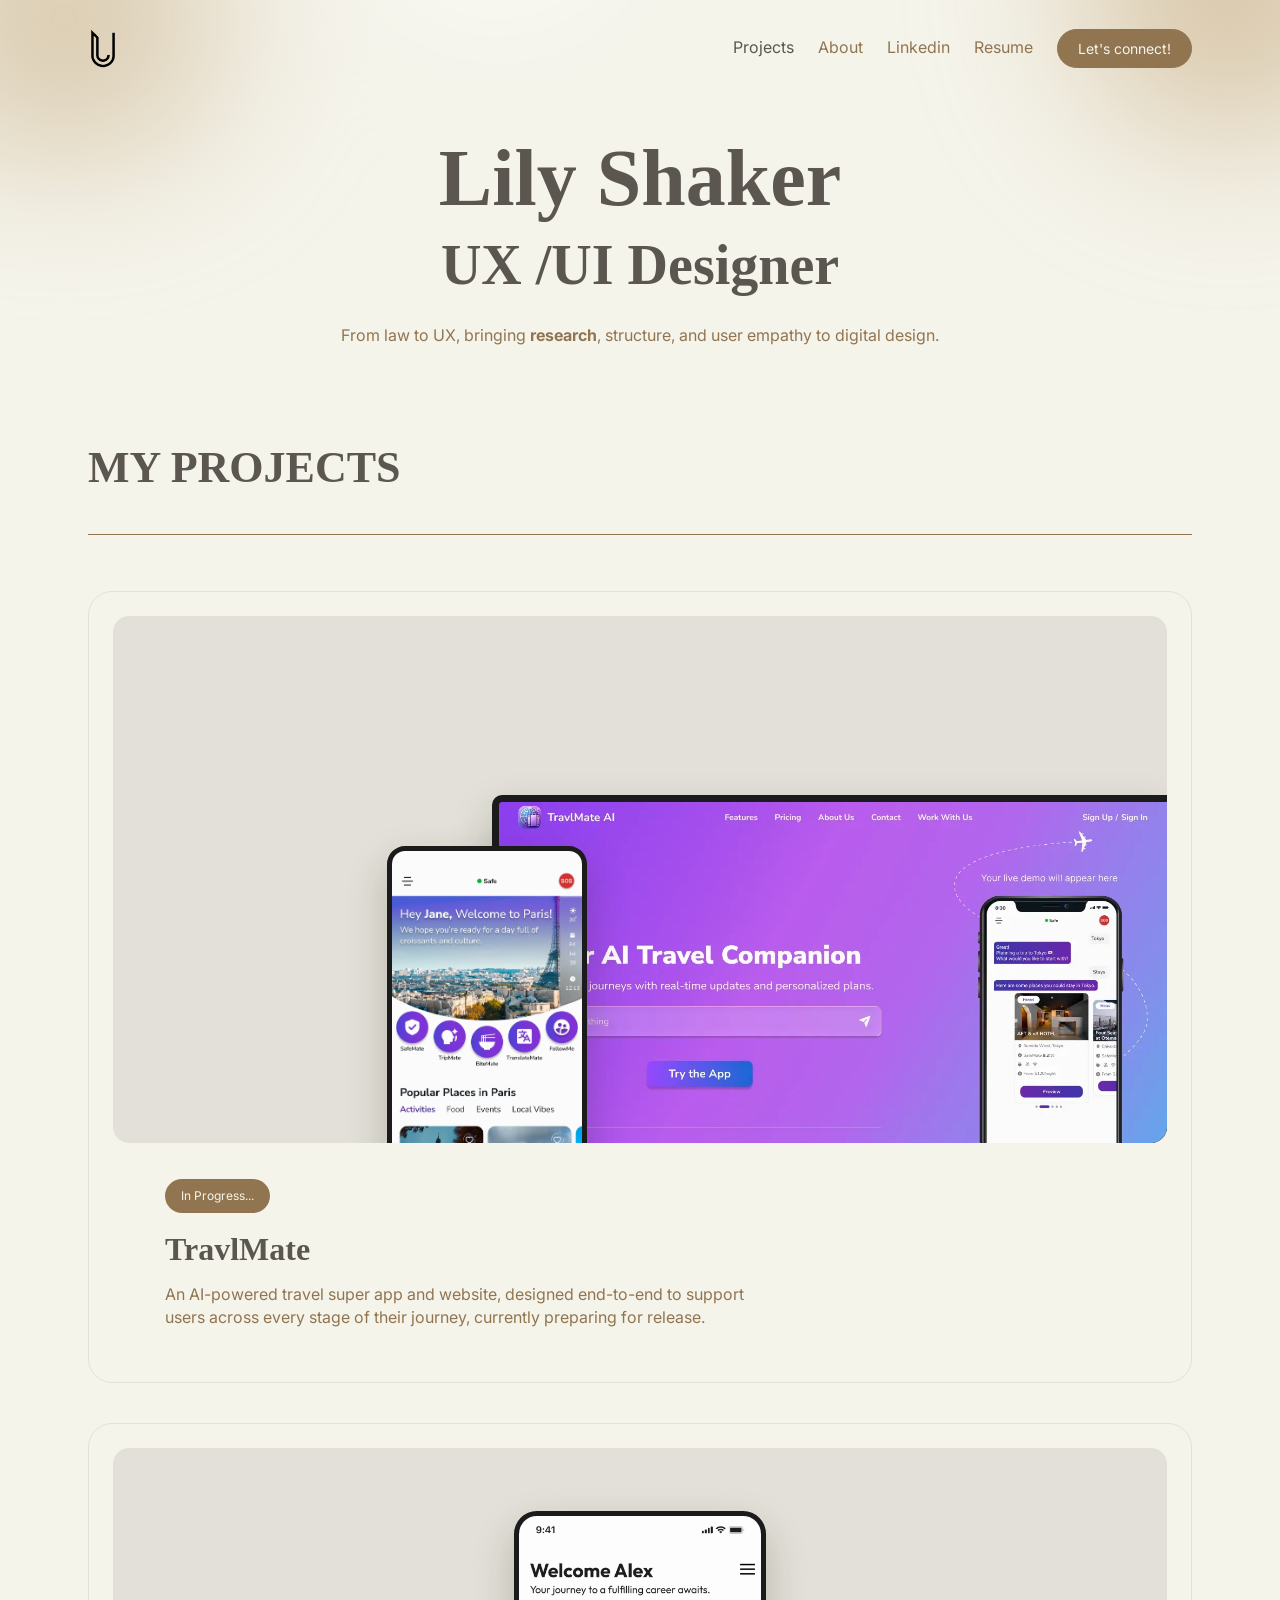
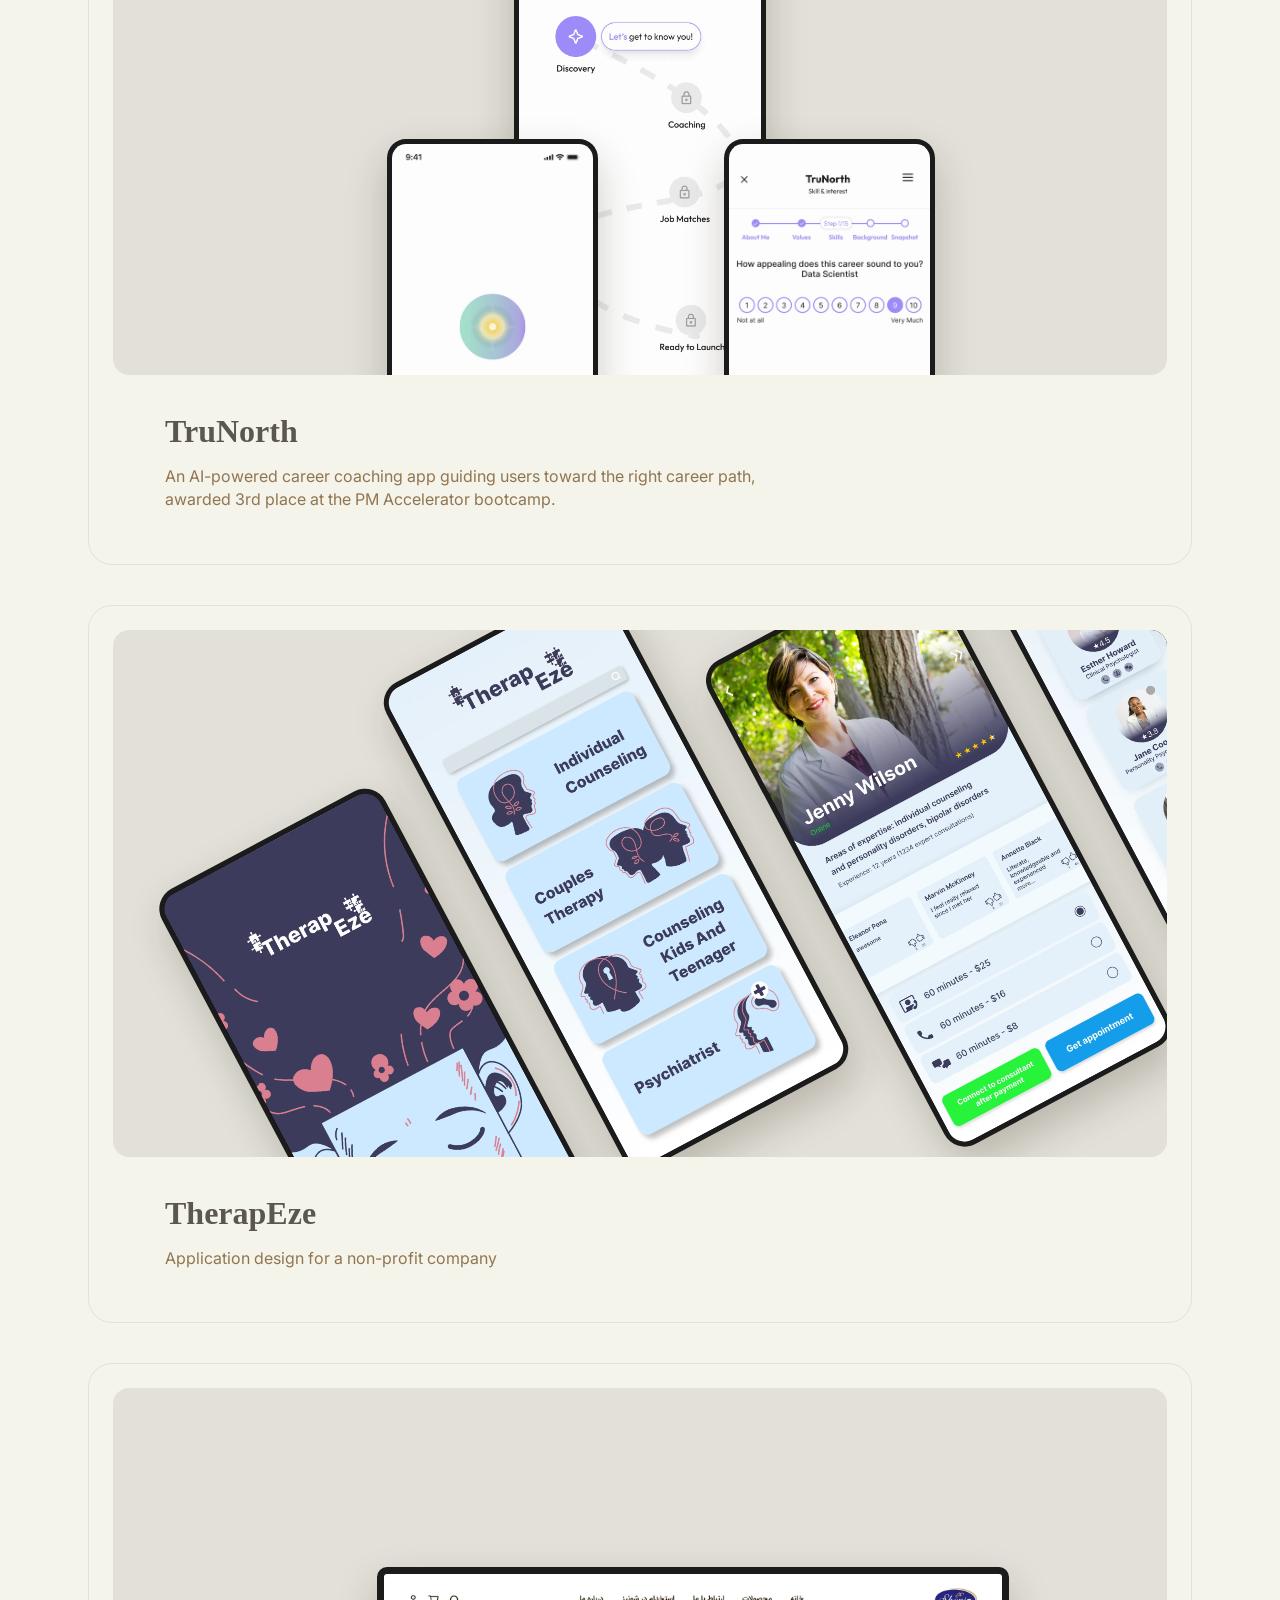
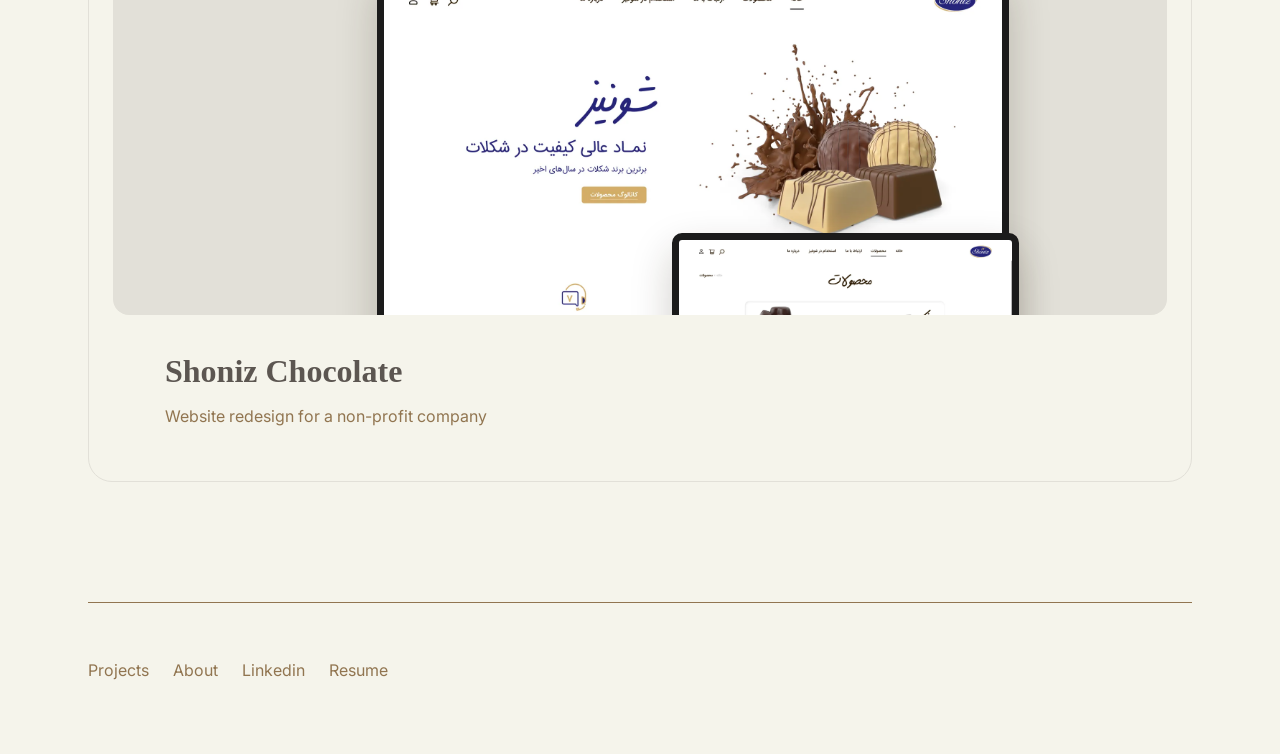
==== index.html @ b63288b0 "Add Lily Shaker portfolio site Static rebuild of lilyshaker.com: home, about, contact and four case " ====
<!doctype html>
<html lang="en">
<head>
<meta charset="utf-8">
<meta name="viewport" content="width=device-width, initial-scale=1, viewport-fit=cover">
<title>lily shaker&#x27;s Portfolio</title>
<meta name="description" content="lily shaker — UX /UI designer. It&#x27;s a lawyer&#x27;s journey into UX Design.">
<meta property="og:title" content="lily shaker&#x27;s Portfolio">
<meta property="og:description" content="lily shaker — UX /UI designer. It&#x27;s a lawyer&#x27;s journey into UX Design.">
<meta property="og:type" content="website">
<meta name="theme-color" content="#F5F4EB">
<link rel="icon" href="assets/img/photo_2025-04-30_170219-removebg-preview-c342f74a-4d41-411a-.webp">
<link rel="preconnect" href="https://fonts.googleapis.com">
<link rel="preconnect" href="https://fonts.gstatic.com" crossorigin>
<link rel="stylesheet" href="https://fonts.googleapis.com/css2?family=Inter:wght@400;700&display=swap">
<link rel="stylesheet" href="https://api.fontshare.com/v2/css?f[]=gambetta@600,700&display=swap">
<link rel="stylesheet" href="assets/css/style.css">
</head>
<body>
<header class="nav">
  <div class="wrap">
    <a class="logo" href="index.html" aria-label="Lily Shaker, home"><img src="assets/img/photo_2025-04-30_170219-removebg-preview-c342f74a-4d41-411a-.webp" alt="Lily Shaker logo" width="31" height="40"></a>
    <nav class="nav-links" aria-label="Main"><a href="index.html" aria-current="page">Projects</a><a href="about.html">About</a><a href="https://www.linkedin.com/in/lilyshaker" target="_blank" rel="noopener">Linkedin</a><a href="assets/Lily_Shaker_Resume.pdf" target="_blank" rel="noopener">Resume</a><a class="btn" href="contact.html">Let's connect!</a></nav>
    <button class="menu-btn" type="button" aria-label="Open menu" aria-expanded="false" aria-controls="menu"><svg viewBox="0 0 24 24" fill="none" stroke="currentColor" stroke-width="1.6" stroke-linecap="round"><path d="M4 7h16M4 12h16M4 17h16"/></svg></button>
  </div>
</header>
<div class="overlay" id="menu" aria-hidden="true">
  <div class="top">
    <a class="logo" href="index.html" aria-label="Lily Shaker, home"><img src="assets/img/photo_2025-04-30_170219-removebg-preview-c342f74a-4d41-411a-.webp" alt="" width="31" height="40"></a>
    <button class="close" type="button" aria-label="Close menu"><svg viewBox="0 0 24 24" fill="none" stroke="currentColor" stroke-width="1.6" stroke-linecap="round"><path d="M5 5l14 14M19 5L5 19"/></svg></button>
  </div>
  <nav aria-label="Menu"><a href="index.html" aria-current="page">Projects</a><a href="about.html">About</a><a href="https://www.linkedin.com/in/lilyshaker" target="_blank" rel="noopener">Linkedin</a><a href="assets/Lily_Shaker_Resume.pdf" target="_blank" rel="noopener">Resume</a><a class="btn" href="contact.html">Let's connect!</a></nav>
</div>
<main>
<section class="home-hero">
  <div class="blobs" aria-hidden="true"><span class="blob b1"></span><span class="blob b2"></span><span class="blob b3"></span></div>
  <div class="wrap">
    <h1>Lily Shaker</h1>
    <h2>UX /UI Designer</h2>
    <p>From law to UX, bringing <strong>research</strong>, structure, and user empathy to digital design.</p>
  </div>
</section>
<section class="wrap projects-head" id="projects">
  <h2>MY PROJECTS</h2>
  <hr class="rule">
</section>
<section class="wrap projects">
<a class="project reveal" href="travlmate.html">
  <div class="project-media"><div class="stage cover-travl"><div class="dev laptop "><img src="assets/img/OlF6wN3fU4bJQBcx.webp" alt="" decoding="async"></div><div class="dev phone "><img src="assets/img/gXBfuOqrWe0K6Or7.webp" alt="" decoding="async"></div></div></div>
  <div class="project-info"><span class="label">In Progress...</span><br><h3>TravlMate</h3><p>An AI-powered travel super app and website, designed end-to-end to support users across every stage of their journey, currently preparing for release.</p></div>
</a>
<a class="project reveal" href="trunorth.html">
  <div class="project-media"><div class="stage cover-tru"><div class="dev phone p1"><img src="assets/img/hnaT6kaB8aw0akFs.webp" alt="" decoding="async"></div><div class="dev phone p2"><img src="assets/img/ERBwvd66oT0bqpqB.webp" alt="" decoding="async"></div><div class="dev phone p3"><img src="assets/img/sfqH9v7z5bzDKt9k.webp" alt="" decoding="async"></div></div></div>
  <div class="project-info"><h3>TruNorth</h3><p>An AI-powered career coaching app guiding users toward the right career path, awarded 3rd place at the PM Accelerator bootcamp.</p></div>
</a>
<a class="project reveal" href="therapeze.html">
  <div class="project-media"><div class="stage cover-thera"><div class="strip"><div class="dev phone "><img src="assets/img/IT1Hn8DgWhaaQG6m.webp" alt="" decoding="async"></div><div class="dev phone "><img src="assets/img/Ixyg4me4BeUy4nxQ.webp" alt="" decoding="async"></div><div class="dev phone "><img src="assets/img/DiPWnJ2M68FTaiz3.webp" alt="" decoding="async"></div><div class="dev phone "><img src="assets/img/sW0fHAeTUDchHAQA.webp" alt="" decoding="async"></div></div></div></div>
  <div class="project-info"><h3>TherapEze</h3><p>Application design for a non-profit company</p></div>
</a>
<a class="project reveal" href="shoniz-chocolate.html">
  <div class="project-media"><div class="stage cover-shoniz"><div class="dev laptop "><img src="assets/img/Nlg3ZtjeKd0Pe88k.webp" alt="" decoding="async"></div><div class="dev laptop small"><img src="assets/img/4vcfn3ZzNP2vmFBi.webp" alt="" decoding="async"></div></div></div>
  <div class="project-info"><h3>Shoniz Chocolate</h3><p>Website redesign for a non-profit company</p></div>
</a>
</section>
</main>
<footer class="footer">
  <div class="wrap">
    <hr class="rule">
    <nav aria-label="Footer"><a href="index.html" aria-current="page">Projects</a><a href="about.html">About</a><a href="https://www.linkedin.com/in/lilyshaker" target="_blank" rel="noopener">Linkedin</a><a href="assets/Lily_Shaker_Resume.pdf" target="_blank" rel="noopener">Resume</a></nav>
  </div>
</footer>
<button class="to-top" type="button" aria-label="Back to top"><svg viewBox="0 0 24 24" fill="none" stroke="currentColor" stroke-width="1.8" stroke-linecap="round" stroke-linejoin="round"><path d="M12 19V5M5 12l7-7 7 7"/></svg></button>
<script src="assets/js/main.js"></script>
</body>
</html>
---- assets/css/style.css ----
/* Lily Shaker portfolio
   Palette and type taken from the original lilyshaker.com theme */
:root {
  --bg: #F5F4EB;
  --ink: #5C5651;        /* headings */
  --text: #917550;       /* body copy, links, accents */
  --gold: #B58D56;
  --card: #E2E0D8;
  --line: #917550;
  --on-accent: #F5F4EB;
  --device: #1b1b1b;
  --serif: "Gambetta", "Libre Caslon Text", Georgia, "Times New Roman", serif;
  --sans: "Inter", system-ui, -apple-system, "Segoe UI", Roboto, Arial, sans-serif;
  --maxw: 1104px;
  --gutter: 24px;
  --nav-h: 96px;
  --ease: cubic-bezier(0.22, 0.61, 0.36, 1);
  color-scheme: light;
}

*, *::before, *::after { box-sizing: border-box; }
html { scroll-behavior: smooth; -webkit-text-size-adjust: 100%; }
body {
  margin: 0;
  background: var(--bg);
  color: var(--text);
  font: 400 16px/1.47 var(--sans);
  overflow-x: hidden;
}
img { max-width: 100%; height: auto; display: block; }
a { color: inherit; }
:focus-visible { outline: 2px solid var(--ink); outline-offset: 3px; border-radius: 4px; }
@media (prefers-reduced-motion: reduce) {
  html { scroll-behavior: auto; }
  *, *::before, *::after { animation: none !important; transition: none !important; }
}

/* ---------- Type ---------- */
h1, h2, h3, h4, h5 {
  font-family: var(--serif);
  font-weight: 600;
  color: var(--ink);
  margin: 0 0 .5em;
  text-wrap: balance;
}
h1 { font-size: 56px; line-height: 1.07; }
h2 { font-size: 44px; line-height: 1.14; }
h3 { font-size: 36px; line-height: 1.21; }
h4 { font-size: 28px; line-height: 1.3; }
h5 { font-size: 22px; line-height: 1.3; }
p, li { margin: 0 0 1em; }
p:last-child, ul:last-child, ol:last-child { margin-bottom: 0; }
ul, ol { padding-left: 1.4em; margin: 0 0 1em; }
li { margin-bottom: .35em; }
strong, b { font-weight: 700; }
.pc1 { color: var(--ink); }
.pc2 { color: var(--text); }
.pc3 { color: var(--gold); }
.pc4 { color: var(--card); }
.pc5 { color: var(--bg); }
.rich a { color: var(--ink); text-decoration-thickness: 1px; text-underline-offset: 3px; }
.rich a:hover { color: color-mix(in srgb, var(--ink) 80%, transparent); }

@media (max-width: 991px) {
  h1 { font-size: 40px; } h2 { font-size: 32.8px; } h3 { font-size: 28px; } h4 { font-size: 23.2px; }
}
@media (max-width: 600px) {
  h1 { font-size: 32px; line-height: 1.25; } h2 { font-size: 27.2px; line-height: 1.31; }
  h3 { font-size: 24px; line-height: 1.35; } h4 { font-size: 20.8px; line-height: 1.39; }
}

/* ---------- Layout ---------- */
.wrap { width: 100%; max-width: calc(var(--maxw) + 2 * var(--gutter)); margin-inline: auto; padding-inline: var(--gutter); }
.grid12 { display: grid; grid-template-columns: repeat(12, minmax(0, 1fr)); column-gap: 24px; row-gap: 32px; align-items: center; }
.grid12 > * { min-width: 0; }
.sec { position: relative; padding-block: var(--pt, 60px) var(--pb, 60px); }
.sec-bg { position: absolute; inset: 0; background-size: cover; background-position: center; z-index: -1; }
.align-center { text-align: center; }
.align-right { text-align: right; }
.align-left { text-align: left; }
@media (max-width: 767px) {
  .grid12 > * { grid-column: 1 / -1 !important; }
  .sec { padding-block: calc(var(--pt, 60px) * .6) calc(var(--pb, 60px) * .6); }
}

/* ---------- Navigation ---------- */
.nav {
  position: absolute; top: 0; left: 0; right: 0; z-index: 40;
  padding-top: env(safe-area-inset-top, 0px);
}
.nav .wrap { display: flex; align-items: center; justify-content: space-between; height: var(--nav-h); }
.logo { display: inline-flex; align-items: center; }
.logo img { width: 31px; height: 40px; object-fit: contain; }
.nav-links { display: flex; align-items: center; gap: 24px; }
.nav-links a { text-decoration: none; color: var(--text); transition: color .2s var(--ease); }
.nav-links a.btn, .overlay nav a.btn { color: var(--on-accent); }
.nav-links a:not(.btn):hover { color: var(--ink); }
.nav-links a[aria-current="page"] { color: var(--ink); }
.menu-btn { display: none; background: none; border: 0; padding: 8px; margin-right: -8px; cursor: pointer; color: var(--text); }
.menu-btn svg { width: 24px; height: 24px; display: block; }

.btn {
  display: inline-flex; align-items: center; justify-content: center;
  font: 400 14px/1.5 var(--sans); text-decoration: none; cursor: pointer;
  border-radius: 999px; padding: 8px 20px; border: 1px solid var(--text);
  background: var(--text); color: var(--on-accent);
  transition: color .2s var(--ease), background-color .2s var(--ease), box-shadow .2s var(--ease), border-color .2s var(--ease);
}
.btn:hover { background: var(--ink); border-color: var(--ink); color: var(--on-accent); }
.btn--outline { background: var(--bg); color: var(--text); font-size: 16px; padding: 10px 24px; }
.btn--outline:hover { background: var(--bg); color: var(--ink); border-color: var(--ink); }

.overlay {
  position: fixed; inset: 0; z-index: 60;
  background: color-mix(in srgb, var(--bg) 78%, transparent);
  -webkit-backdrop-filter: blur(16px); backdrop-filter: blur(16px);
  display: flex; flex-direction: column;
  padding: env(safe-area-inset-top, 0px) var(--gutter) 40px;
  opacity: 0; visibility: hidden; transition: opacity .25s var(--ease), visibility .25s;
}
.overlay.open { opacity: 1; visibility: visible; }
.overlay .top { display: flex; align-items: center; justify-content: space-between; height: var(--nav-h); }
.overlay .close { background: none; border: 0; padding: 8px; margin-right: -8px; cursor: pointer; color: var(--text); }
.overlay .close svg { width: 26px; height: 26px; display: block; }
.overlay nav { display: flex; flex-direction: column; align-items: center; gap: 40px; margin-top: 24px; }
.overlay nav a:not(.btn) { color: var(--text); text-decoration: none; font-size: 21px; }
.overlay nav a:not(.btn):hover { color: var(--ink); }
.overlay .btn { width: min(476px, 100%); font-size: 19px; padding: 14px; margin-top: 12px; }

@media (max-width: 991px) {
  .nav-links { display: none; }
  .menu-btn { display: block; }
}

/* ---------- Home hero ---------- */
.home-hero { position: relative; overflow: hidden; padding: calc(var(--nav-h) + 40px) 0 72px; text-align: center; }
.blobs { position: absolute; inset: -20% -10% auto; height: 120%; z-index: -1; pointer-events: none; filter: blur(60px); }
.blob { position: absolute; border-radius: 50%; opacity: .75; }
.blob.b1 { width: 46vw; height: 28vw; left: -8vw; top: -6vw; background: radial-gradient(circle at 50% 50%, #c9b089 0%, transparent 70%); animation: drift1 18s ease-in-out infinite alternate; }
.blob.b2 { width: 40vw; height: 32vw; right: -6vw; top: -10vw; background: radial-gradient(circle at 50% 50%, #c4a77b 0%, transparent 70%); animation: drift2 22s ease-in-out infinite alternate; }
.blob.b3 { width: 30vw; height: 22vw; left: 34vw; top: -12vw; background: radial-gradient(circle at 50% 50%, #ffffff 0%, transparent 70%); animation: drift3 16s ease-in-out infinite alternate; }
@keyframes drift1 { to { transform: translate(8vw, 3vw) scale(1.1); } }
@keyframes drift2 { to { transform: translate(-6vw, 4vw) scale(.92); } }
@keyframes drift3 { to { transform: translate(-10vw, 2vw) scale(1.15); } }
.home-hero h1 { font-size: 80px; line-height: 1.05; margin-bottom: 16px; }
.home-hero h2 { font-size: 56px; line-height: 1.07; margin-bottom: 28px; }
.home-hero p { max-width: 720px; margin: 0 auto; }
@media (max-width: 991px) { .home-hero h1 { font-size: 54.4px; } .home-hero h2 { font-size: 40px; } }
@media (max-width: 600px) { .home-hero h1 { font-size: 41.6px; line-height: 1.16; } .home-hero h2 { font-size: 32px; line-height: 1.25; } }

/* ---------- Project list ---------- */
.projects-head { padding-top: 24px; }
.projects-head h2 { font-weight: 700; margin-bottom: 40px; }
.rule { border: 0; border-top: 1px solid var(--line); margin: 0; }
.projects { display: grid; gap: 40px; padding-block: 56px 80px; }
.project {
  display: block; text-decoration: none; color: inherit;
  border: 1px solid var(--card); border-radius: 24px; padding: 24px;
  transition: background .3s, border-color .3s;
}
.project:hover { background: color-mix(in srgb, var(--card) 35%, var(--bg)); }
.project-media {
  position: relative; overflow: hidden; border-radius: 16px; background: var(--card);
  aspect-ratio: 2 / 1; max-width: 100%;
}
.project-media .stage { position: absolute; inset: 0; transition: transform .3s, filter .3s; }
.project:hover .project-media .stage { transform: scale(1.03); }
.project-info { padding: 36px clamp(0px, 7%, 52px) 28px; }
.label { display: inline-block; background: var(--text); color: var(--on-accent); font-size: 12px; line-height: 1.5; border-radius: 999px; padding: 8px 16px; margin-bottom: 16px; }
.project-info h3 { font-size: 32px; line-height: 1.25; margin-bottom: 14px; }
.project-info p { margin: 0; max-width: 62ch; }
@media (max-width: 991px) { .project-info h3 { font-size: 25.6px; } }
@media (max-width: 600px) {
  .project { padding: 12px; border-radius: 20px; }
  .project-media { aspect-ratio: 4 / 3; }
  .project-info { padding: 22px 8px 12px; }
  .project-info h3 { font-size: 22.4px; }
}

/* Device mockups used in covers */
.dev { position: absolute; box-shadow: 0 18px 40px rgba(40, 30, 15, .22); }
.dev img { width: 100%; height: 100%; object-fit: cover; object-position: top; }
.dev.phone { aspect-ratio: 9 / 19.5; border-radius: 9% / 4.2%; border: 5px solid var(--device); overflow: hidden; background: #000; }
.dev.laptop { border-radius: 10px 10px 4px 4px; border: 7px solid var(--device); border-bottom-width: 9px; overflow: hidden; background: #000; }
.dev.flat { border-radius: 14px; overflow: hidden; }
.cover-travl .laptop { width: 64%; aspect-ratio: 16 / 10; right: 0; bottom: -14%; border-right: 0; border-radius: 10px 0 0 4px; }
.cover-travl .phone { width: 19%; left: 26%; bottom: -26%; z-index: 2; }
.cover-tru .phone { width: 20%; bottom: -30%; }
.cover-tru .p1 { left: 26%; z-index: 1; bottom: -42%; }
.cover-tru .p2 { left: 38%; z-index: 0; bottom: -16%; width: 24%; }
.cover-tru .p3 { left: 58%; z-index: 1; bottom: -42%; }
.cover-thera .stage { transform-origin: 60% 40%; }
.cover-thera .strip { position: absolute; inset: -30% -10% -30% 10%; display: flex; gap: 4%; transform: rotate(-28deg); align-items: center; }
.cover-thera .strip .dev { position: relative; width: 24%; flex: none; }
.cover-thera .strip .dev:nth-child(2) { transform: translateY(-14%); }
.cover-thera .strip .dev:nth-child(3) { transform: translateY(10%); }
.cover-shoniz .laptop { width: 60%; aspect-ratio: 16 / 9.6; left: 25%; bottom: -6%; }
.cover-shoniz .laptop.small { width: 33%; left: 53%; bottom: -24%; z-index: 2; }

/* ---------- Case study ---------- */
.cs-hero { overflow: hidden; padding-top: calc(var(--nav-h) + 40px); min-height: 640px; display: flex; align-items: center; }
.cs-hero .wrap { width: 100%; }
.cs-hero h1, .cs-hero .rich h2 { font-size: 56px; line-height: 1.07; }
.cs-hero-art { position: relative; aspect-ratio: 1 / 1; max-width: 100%; }
.cs-hero-art .stage { position: absolute; inset: 0; }
.cs-hero-art .dev { box-shadow: 0 24px 50px rgba(40, 30, 15, .25); }
@media (max-width: 767px) { .cs-hero { min-height: 0; } .cs-hero-art { aspect-ratio: 4 / 3; } }

.media img, .media video { width: 100%; height: auto; cursor: zoom-in; }
.media video { cursor: default; }

/* Galleries */
.g-grid { display: grid; grid-template-columns: repeat(var(--cols, 2), minmax(0, 1fr)); gap: 24px; align-items: start; }
@media (max-width: 991px) { .g-grid { grid-template-columns: repeat(min(var(--cols, 2), 4), minmax(0, 1fr)); } }
@media (max-width: 600px) { .g-grid { grid-template-columns: repeat(min(var(--cols, 2), 2), minmax(0, 1fr)); gap: 16px; } }
.g-grid img { width: 100%; height: auto; cursor: zoom-in; }

.phone-frame {
  position: relative; aspect-ratio: 9 / 19.5; width: 100%; max-width: 100%;
  border-radius: 13% / 6%; border: 6px solid var(--device); background: #000;
  overflow: hidden; box-shadow: 0 12px 30px rgba(40, 30, 15, .16);
}
.phone-frame::before { content: ""; position: absolute; top: 1.6%; left: 50%; width: 30%; height: 2.4%; background: var(--device); border-radius: 999px; transform: translateX(-50%); z-index: 2; }
.phone-frame img { width: 100%; height: auto; transform: translateY(0); transition: transform 4s ease-in-out; cursor: zoom-in; }
.phone-frame:hover img.scrolls { transform: translateY(var(--scroll, 0)); }
.browser-frame { border-radius: 12px; overflow: hidden; background: #fff; box-shadow: 0 12px 30px rgba(40, 30, 15, .16); }
.browser-frame .bar { height: 26px; background: #e9e6dd; display: flex; align-items: center; gap: 6px; padding-left: 12px; }
.browser-frame .bar i { width: 9px; height: 9px; border-radius: 50%; background: #cfc6b6; }
.browser-frame img { width: 100%; height: auto; }

/* Slider */
.slider { position: relative; }
.slider-track { display: flex; overflow-x: auto; scroll-snap-type: x mandatory; scrollbar-width: none; gap: 0; border-radius: 0; }
.slider-track::-webkit-scrollbar { display: none; }
.slide { flex: 0 0 100%; scroll-snap-align: center; display: flex; align-items: center; justify-content: center; }
.slide img { width: 100%; height: auto; max-height: 80vh; object-fit: contain; cursor: zoom-in; }
.slider-arrow {
  position: absolute; top: 50%; transform: translateY(-50%); z-index: 2;
  width: 44px; height: 44px; border-radius: 50%; border: 0; cursor: pointer;
  background: color-mix(in srgb, var(--bg) 88%, transparent); color: var(--ink);
  box-shadow: 0 4px 14px rgba(40, 30, 15, .18); display: grid; place-items: center;
  transition: background .2s var(--ease), opacity .2s;
}
.slider-arrow:hover { background: var(--bg); }
.slider-arrow[disabled] { opacity: .35; cursor: default; }
.slider-arrow.prev { left: -22px; } .slider-arrow.next { right: -22px; }
.slider-arrow svg { width: 18px; height: 18px; }
@media (max-width: 767px) { .slider-arrow.prev { left: 6px; } .slider-arrow.next { right: 6px; } }
.dots { display: flex; justify-content: center; gap: 8px; margin-top: 18px; }
.dot { width: 8px; height: 8px; border-radius: 50%; border: 0; padding: 0; background: color-mix(in srgb, var(--text) 35%, transparent); cursor: pointer; transition: background .2s, transform .2s; }
.dot.active { background: var(--text); transform: scale(1.25); }

/* Carousel of phones */
.carousel .slider-track { gap: 24px; scroll-snap-type: x mandatory; padding-block: 8px 16px; }
.carousel .slide { flex: 0 0 calc((100% - 24px * (var(--cols, 3) - 1)) / var(--cols, 3)); scroll-snap-align: start; }
@media (max-width: 767px) { .carousel .slide { flex-basis: calc((100% - 24px) / 2); } }

/* Tilted marquee */
.tilted { position: relative; height: 640px; overflow: hidden; }
.tilted-inner { position: absolute; left: 50%; top: 50%; width: 140%; display: flex; gap: 28px; justify-content: center; transform: translate(-50%, -50%) rotate(-18deg); }
.tilted-col { display: flex; flex-direction: column; gap: 28px; width: 210px; flex: none; animation: rise 40s linear infinite; }
.tilted-col:nth-child(even) { animation-name: fall; }
.tilted-col .phone-frame { flex: none; }
@keyframes rise { from { transform: translateY(0); } to { transform: translateY(-50%); } }
@keyframes fall { from { transform: translateY(-50%); } to { transform: translateY(0); } }
@media (max-width: 767px) { .tilted { height: 440px; } .tilted-col { width: 140px; gap: 18px; } .tilted-inner { gap: 18px; } }

/* CTA */
.cta .btn { margin-top: 24px; }

/* Columns */
.col-block h4, .col-block h3 { margin-bottom: 12px; }

/* Related */
.related { padding-block: 60px 40px; }
.related h3 { text-align: center; margin-bottom: 40px; }
.related-grid { display: grid; grid-template-columns: repeat(3, minmax(0, 1fr)); gap: 48px; }
.related-card { text-decoration: none; color: inherit; display: block; }
.related-card .project-media { aspect-ratio: 4 / 3; border-radius: 16px; margin-bottom: 18px; }
.related-card:hover .stage { transform: scale(1.04); }
.related-card h4 { font-size: 25.76px; margin-bottom: 6px; }
.related-card p { font-size: 14.72px; margin: 0; }
@media (max-width: 767px) { .related-grid { grid-template-columns: 1fr; gap: 36px; } }

/* ---------- About ---------- */
.about { padding: calc(var(--nav-h) + 40px) 0 80px; }
.about-photo { width: 100%; max-width: 100%; aspect-ratio: 528 / 832; object-fit: cover; }
.about-text p { margin-bottom: 1.5em; }
@media (min-width: 768px) { .about .grid12 { align-items: center; } }

/* ---------- Contact ---------- */
.contact { padding: calc(var(--nav-h) + 40px) 0 80px; }
.contact .grid12 { align-items: start; }
.contact h1 { font-size: 36px; line-height: 1.21; margin-bottom: 16px; }
.form { display: grid; gap: 22px; }
.field { display: grid; gap: 8px; }
.field label { color: var(--text); }
.field input, .field textarea {
  width: 100%; font: 400 16px/1.47 var(--sans); color: var(--ink);
  background: transparent; border: 1px solid var(--card); border-radius: 8px; padding: 12px 14px;
  transition: border-color .2s var(--ease);
}
.field textarea { min-height: 200px; resize: vertical; }
.field input:focus, .field textarea:focus { outline: none; border-color: var(--text); }
.form .btn { justify-self: start; }
.form-note { font-size: 14px; margin: 0; min-height: 1.5em; }
.email-line { margin-top: 24px; }
.email-line a { color: var(--ink); }

/* ---------- Footer ---------- */
.footer { padding: 40px 0 72px; }
.footer .rule { margin-bottom: 56px; }
.footer nav { display: flex; gap: 24px; flex-wrap: wrap; }
.footer a { text-decoration: none; color: var(--text); transition: color .2s var(--ease); }
.footer a:hover { color: var(--ink); }

/* Scroll to top */
.to-top {
  position: fixed; right: 20px; bottom: calc(20px + env(safe-area-inset-bottom, 0px)); z-index: 30;
  width: 44px; height: 44px; border-radius: 50%; border: 1px solid var(--text);
  background: var(--bg); color: var(--text); cursor: pointer; display: grid; place-items: center;
  opacity: 0; visibility: hidden; transform: translateY(8px); transition: .2s ease-in-out;
}
.to-top.show { opacity: 1; visibility: visible; transform: none; }
.to-top:hover { color: var(--ink); border-color: var(--ink); }
.to-top svg { width: 18px; height: 18px; }

/* Lightbox */
.lightbox { position: fixed; inset: 0; z-index: 80; background: rgba(30, 26, 22, .88); display: grid; place-items: center; padding: 24px; opacity: 0; visibility: hidden; transition: opacity .2s; cursor: zoom-out; }
.lightbox.open { opacity: 1; visibility: visible; }
.lightbox img { max-width: 100%; max-height: 100%; object-fit: contain; border-radius: 6px; }

/* Reveal on scroll (content stays visible without JS) */
.js .reveal { opacity: 0; transform: translateY(18px); transition: opacity .7s var(--ease), transform .7s var(--ease); }
.js .reveal.in { opacity: 1; transform: none; }

/* ---------- Section extras ---------- */
.sec { isolation: isolate; overflow: clip; }
.sec-glow { position: absolute; inset: -20%; z-index: -1; pointer-events: none;
  background: radial-gradient(40% 50% at 70% 30%, var(--glow) 0%, transparent 70%), radial-gradient(35% 40% at 20% 80%, var(--glow) 0%, transparent 70%);
  filter: blur(40px); opacity: .55; }

/* Composed mockups */
.mock { position: relative; aspect-ratio: 4 / 3; max-width: 100%; border-radius: 16px; overflow: hidden; background: var(--mbg, var(--card)); }
.mock-row { position: absolute; inset: 0; display: flex; justify-content: center; align-items: flex-start; gap: 5%; padding-top: 9%; }
.mock .dev { position: relative; flex: none; box-shadow: 0 14px 30px rgba(40, 30, 15, .18); }
.mock .dev.phone { width: 34%; border-width: 4px; }
.mock.n2 .dev.phone { width: 30%; }
.mock.n3 .dev.phone { width: 25%; }
.mock.n4 .dev.phone { width: 22%; }
.mock.middle .mock-row { align-items: center; padding-top: 0; }
.mock.middle.n3 .dev:nth-child(2) { width: 29%; z-index: 1; }
.mock.slided .dev:nth-child(even) { transform: translateY(14%); }
.mock.n1.slided .dev { transform: translateY(6%); }
.mock.rotated .mock-row { inset: -25% -20%; transform: rotate(-24deg); align-items: center; padding-top: 0; gap: 4%; }
.mock.rotated .dev.phone { width: 20%; }
.mock.rotated.n3 .dev.phone { width: 23%; }
.mock.rotated .dev:nth-child(odd) { transform: translateY(-10%); }
.mock-desktop .mock-row { align-items: center; padding: 0 6%; }
.mock-desktop .dev.laptop { width: 82%; }
.mock-desktop .dev.phone.side { position: absolute; width: 18%; right: 7%; bottom: 8%; }
.mock .dev img { cursor: zoom-in; }

.col-media { margin-bottom: 24px; }
.col-block h4 { margin-top: 4px; }

/* Cards */
.cards { align-items: stretch; row-gap: 24px; }
.card { background: var(--cbg, var(--card)); border-radius: 16px; padding: 32px 28px; }
.card h3 { font-size: 28px; margin-bottom: 10px; }

/* Marquee text */
.marquee { overflow: hidden; -webkit-mask-image: linear-gradient(90deg, transparent, #000 12%, #000 88%, transparent); mask-image: linear-gradient(90deg, transparent, #000 12%, #000 88%, transparent); }
.marquee-track { display: flex; width: max-content; gap: 36px; align-items: center; animation: marquee 40s linear infinite;
  font: 600 36px/40px var(--serif); color: var(--ink); white-space: nowrap; }
.marquee-track .sep { font-size: 22px; color: var(--text); }
@keyframes marquee { to { transform: translateX(-50%); } }
@media (max-width: 600px) { .marquee-track { font-size: 26px; line-height: 30px; gap: 24px; } }

/* Process steps */
.process { display: flex; justify-content: center; flex-wrap: wrap; gap: 12px 28px; }
.step { display: inline-flex; align-items: center; gap: 12px; text-decoration: none; color: var(--ink);
  border: 1px solid var(--text); border-radius: 999px; padding: 8px 20px 8px 8px; transition: background .2s var(--ease), color .2s var(--ease); }
.step-n { width: 32px; height: 32px; border-radius: 50%; display: grid; place-items: center; background: var(--ink); color: var(--bg); font-size: 14px; font-variant-numeric: tabular-nums; }
.step:hover { background: var(--ink); color: var(--bg); }
.step:hover .step-n { background: var(--bg); color: var(--ink); }

/* Sliders size to the current slide */
.slider-track { align-items: flex-start; transition: height .35s var(--ease); }
.slide { align-self: flex-start; }

/* Long screenshots */
.slide .phone-frame img, .slide .browser-frame img { max-height: none; object-fit: initial; }
.slide .phone-frame { max-width: 360px; margin-inline: auto; }
.carousel .slide .phone-frame { max-width: none; }
.phone-frame.scrollable { overflow-y: auto; scrollbar-width: none; }
.phone-frame.scrollable::-webkit-scrollbar { display: none; }
.phone-frame.scrollable img { transition: none; cursor: ns-resize; }
.phone-frame.scrollable:hover img.scrolls { transform: none; }
.browser-frame.scroll { width: 100%; }
.browser-frame.scroll .scroll-area { aspect-ratio: 16 / 10; overflow-y: auto; overscroll-behavior: contain; }
.browser-frame.scroll img { width: 100%; height: auto; }
.hero-media .mock { aspect-ratio: 1 / 1; background: transparent; }
.hero-media .phone-frame { max-width: 300px; margin-inline: auto; }
.col-block[style*="1/13"] .mock { aspect-ratio: 2 / 1; }
.align-center ul, .align-center ol { list-style-position: inside; padding-left: 0; }
.align-center li > p { display: inline; }
figure.media { margin: 0; } .caption { font-size: 14px; margin-top: 12px; }
.actions { display: flex; gap: 12px; flex-wrap: wrap; margin-top: 24px; } .align-center .actions { justify-content: center; }
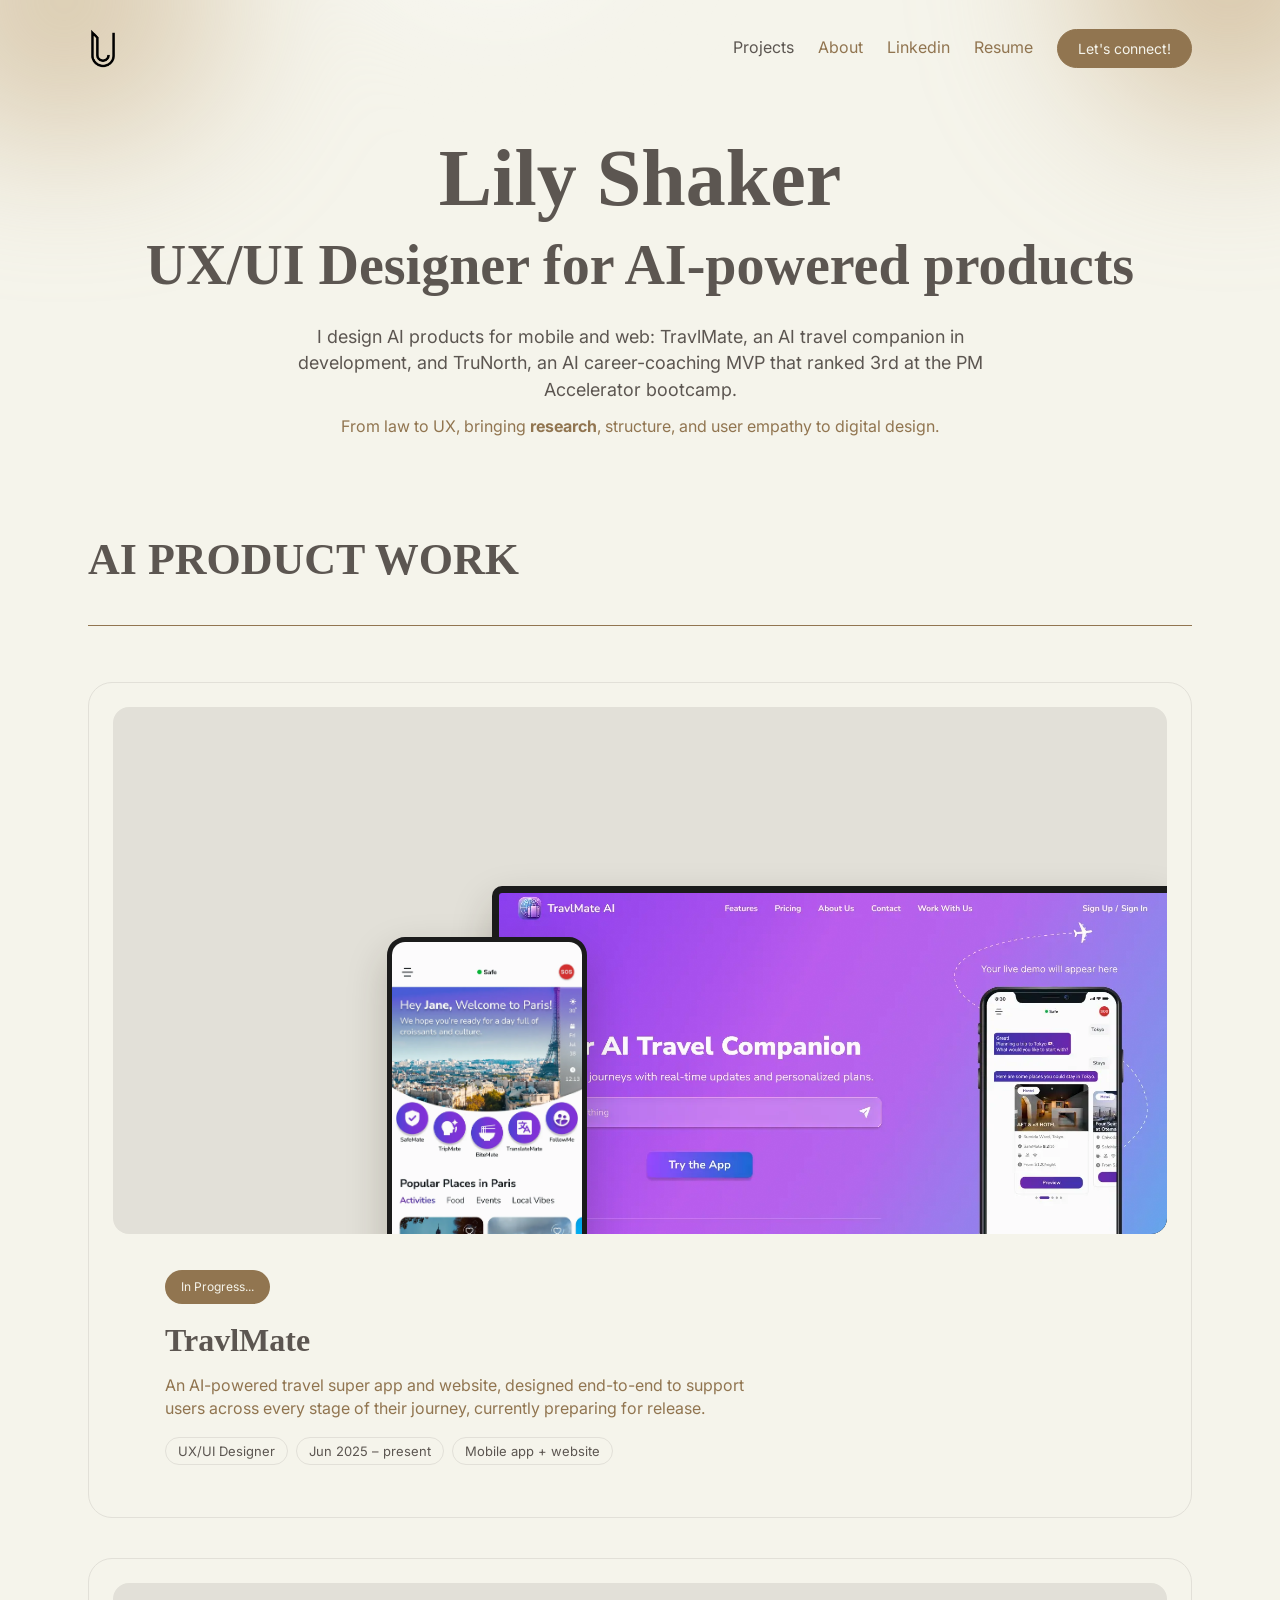
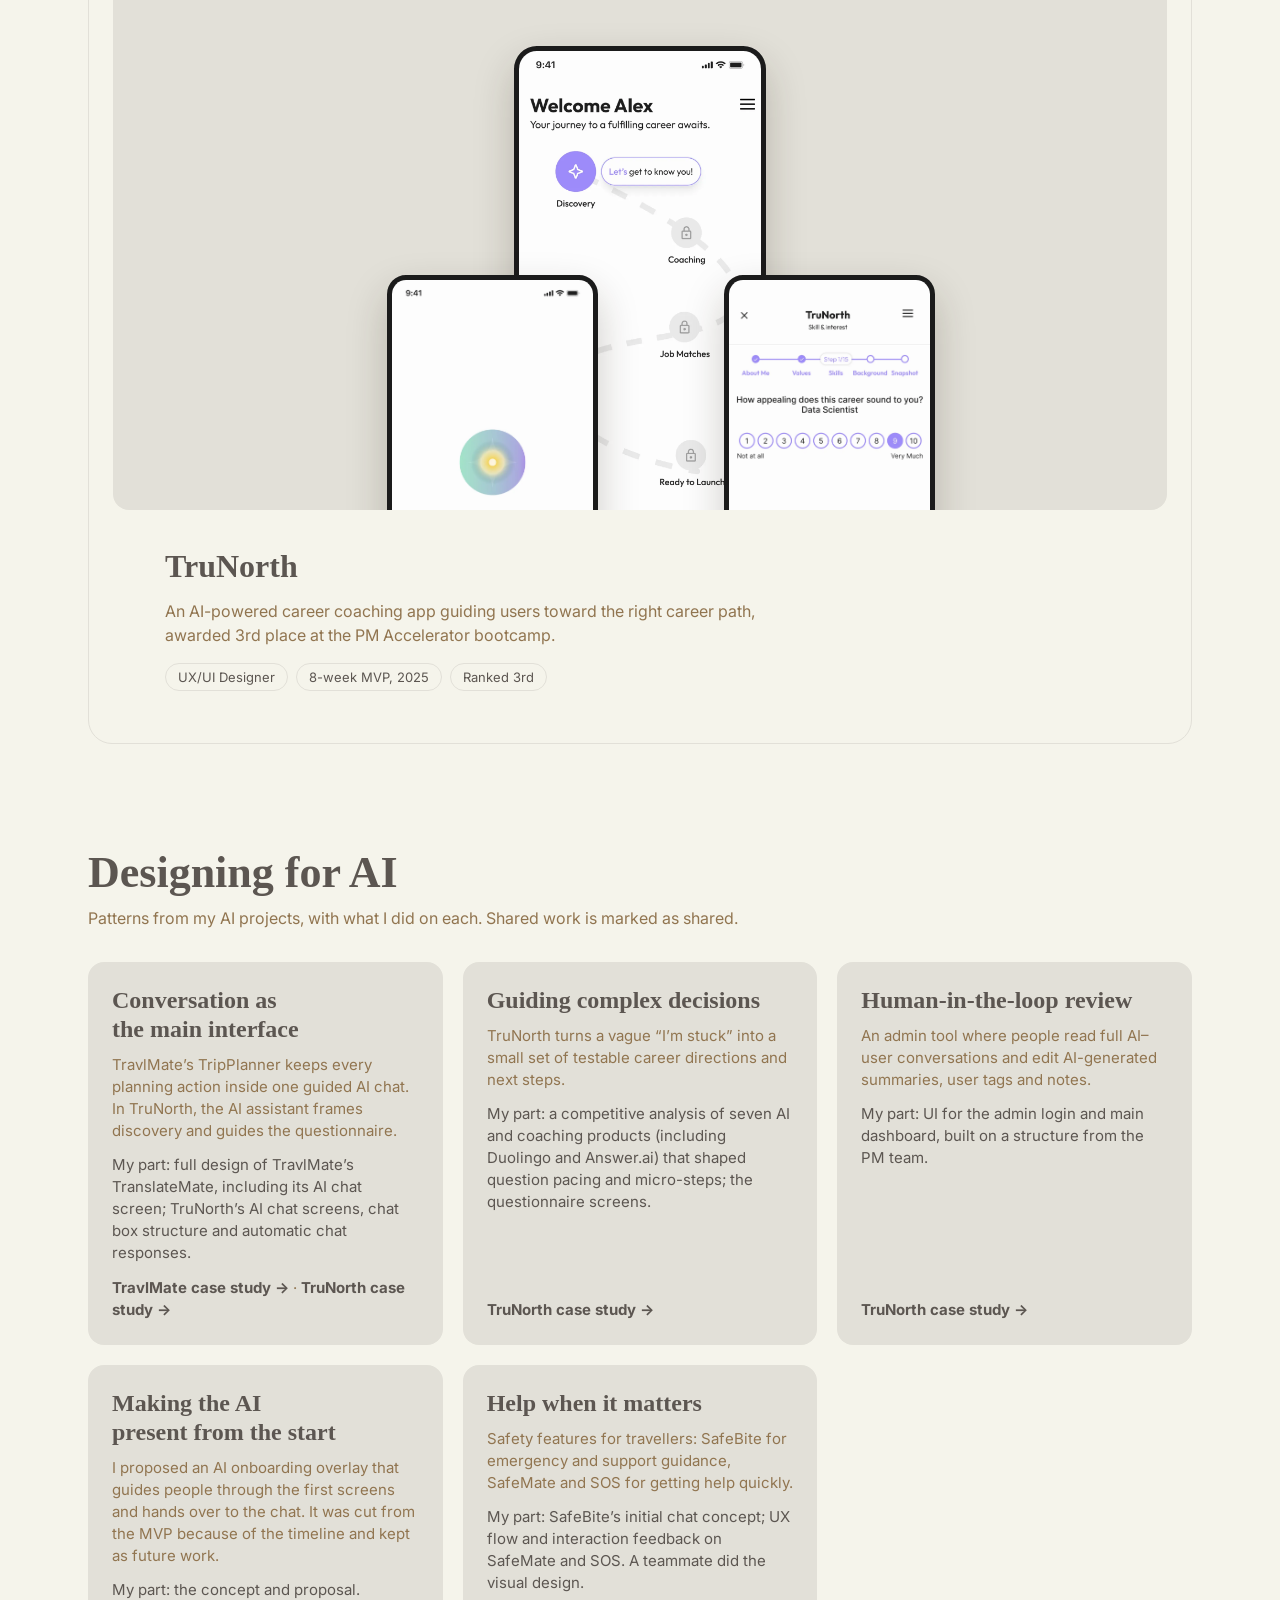
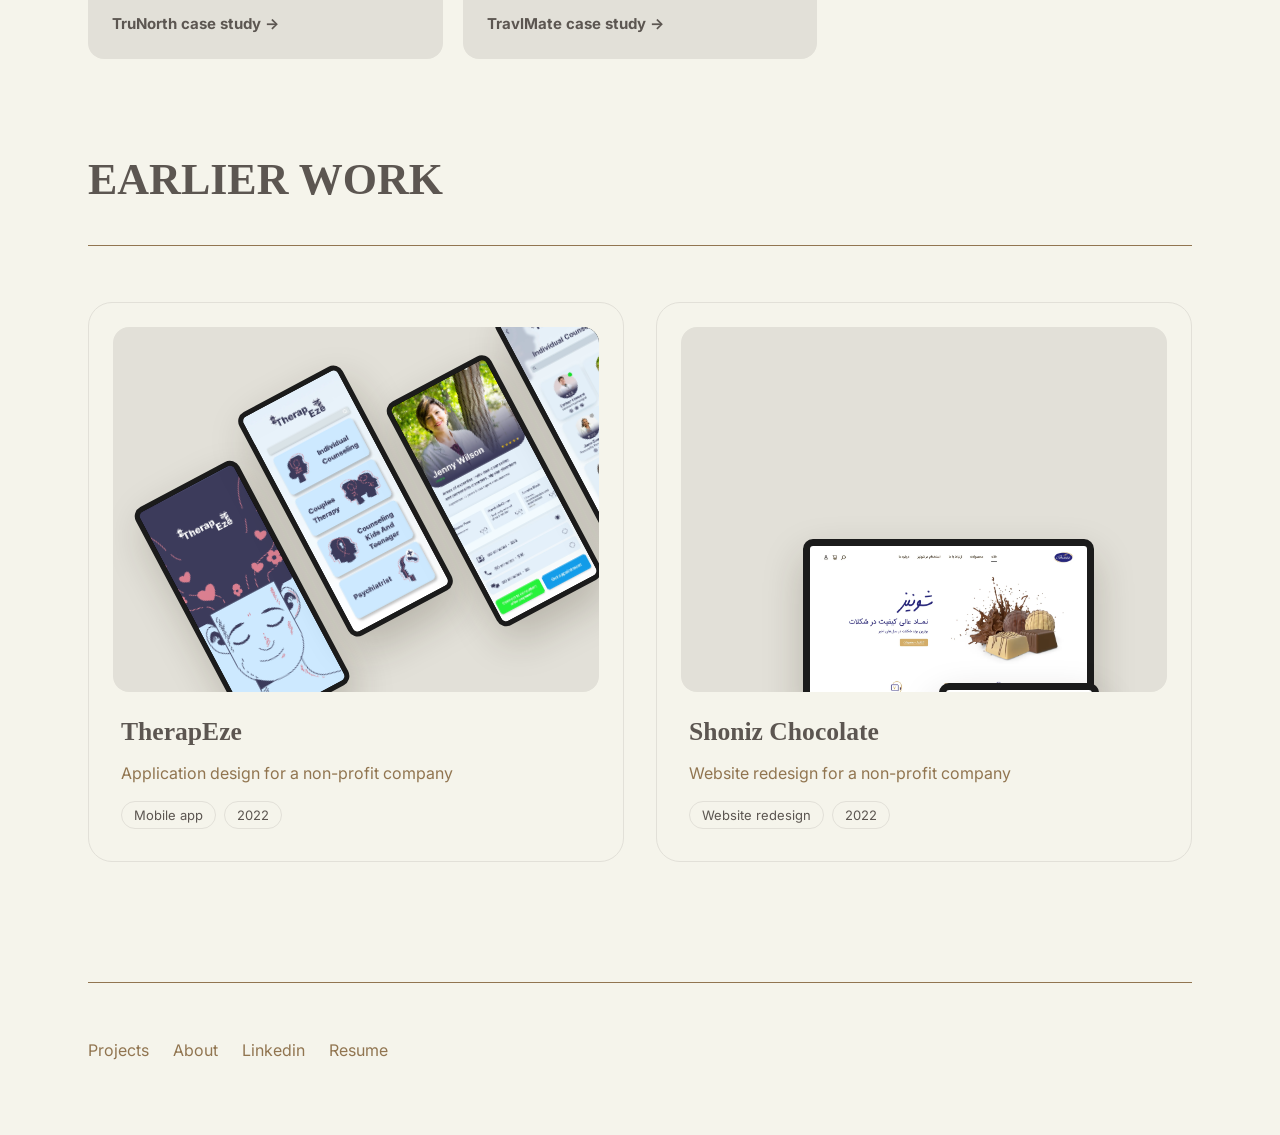
==== commit 4724e4e9: "Reposition portfolio around AI product work - Home: headline and intro focused on AI-powered product" ====
--- a/index.html
+++ b/index.html
@@ -4,11 +4,12 @@
 <meta charset="utf-8">
 <meta name="viewport" content="width=device-width, initial-scale=1, viewport-fit=cover">
 <title>lily shaker&#x27;s Portfolio</title>
-<meta name="description" content="lily shaker — UX /UI designer. It&#x27;s a lawyer&#x27;s journey into UX Design.">
+<meta name="description" content="Lily Shaker is a UX/UI designer working on AI-powered products: TravlMate, an AI travel app in development, and TruNorth, an AI career-coaching MVP ranked 3rd at the PM Accelerator bootcamp. Background in law.">
 <meta property="og:title" content="lily shaker&#x27;s Portfolio">
-<meta property="og:description" content="lily shaker — UX /UI designer. It&#x27;s a lawyer&#x27;s journey into UX Design.">
+<meta property="og:description" content="Lily Shaker is a UX/UI designer working on AI-powered products: TravlMate, an AI travel app in development, and TruNorth, an AI career-coaching MVP ranked 3rd at the PM Accelerator bootcamp. Background in law.">
 <meta property="og:type" content="website">
 <meta name="theme-color" content="#F5F4EB">
+<script type="application/ld+json">{"@context": "https://schema.org", "@type": "Person", "name": "Lily Shaker", "jobTitle": "UX/UI Designer", "url": "https://www.lilyshaker.com/", "sameAs": ["https://www.linkedin.com/in/lilyshaker"]}</script>
 <link rel="icon" href="assets/img/photo_2025-04-30_170219-removebg-preview-c342f74a-4d41-411a-.webp">
 <link rel="preconnect" href="https://fonts.googleapis.com">
 <link rel="preconnect" href="https://fonts.gstatic.com" crossorigin>
@@ -36,30 +37,49 @@
   <div class="blobs" aria-hidden="true"><span class="blob b1"></span><span class="blob b2"></span><span class="blob b3"></span></div>
   <div class="wrap">
     <h1>Lily Shaker</h1>
-    <h2>UX /UI Designer</h2>
+    <h2>UX/UI Designer for AI-powered products</h2>
+    <p class="hero-lead">I design AI products for mobile and web: TravlMate, an AI travel companion in development, and TruNorth, an AI career-coaching MVP that ranked 3rd at the PM Accelerator bootcamp.</p>
     <p>From law to UX, bringing <strong>research</strong>, structure, and user empathy to digital design.</p>
   </div>
 </section>
 <section class="wrap projects-head" id="projects">
-  <h2>MY PROJECTS</h2>
+  <h2>AI PRODUCT WORK</h2>
   <hr class="rule">
 </section>
 <section class="wrap projects">
 <a class="project reveal" href="travlmate.html">
   <div class="project-media"><div class="stage cover-travl"><div class="dev laptop "><img src="assets/img/OlF6wN3fU4bJQBcx.webp" alt="" decoding="async"></div><div class="dev phone "><img src="assets/img/gXBfuOqrWe0K6Or7.webp" alt="" decoding="async"></div></div></div>
-  <div class="project-info"><span class="label">In Progress...</span><br><h3>TravlMate</h3><p>An AI-powered travel super app and website, designed end-to-end to support users across every stage of their journey, currently preparing for release.</p></div>
+  <div class="project-info"><span class="label">In Progress...</span><br><h3>TravlMate</h3><p>An AI-powered travel super app and website, designed end-to-end to support users across every stage of their journey, currently preparing for release.</p><ul class="meta-row"><li>UX/UI Designer</li><li>Jun 2025 – present</li><li>Mobile app + website</li></ul></div>
 </a>
 <a class="project reveal" href="trunorth.html">
   <div class="project-media"><div class="stage cover-tru"><div class="dev phone p1"><img src="assets/img/hnaT6kaB8aw0akFs.webp" alt="" decoding="async"></div><div class="dev phone p2"><img src="assets/img/ERBwvd66oT0bqpqB.webp" alt="" decoding="async"></div><div class="dev phone p3"><img src="assets/img/sfqH9v7z5bzDKt9k.webp" alt="" decoding="async"></div></div></div>
-  <div class="project-info"><h3>TruNorth</h3><p>An AI-powered career coaching app guiding users toward the right career path, awarded 3rd place at the PM Accelerator bootcamp.</p></div>
+  <div class="project-info"><h3>TruNorth</h3><p>An AI-powered career coaching app guiding users toward the right career path, awarded 3rd place at the PM Accelerator bootcamp.</p><ul class="meta-row"><li>UX/UI Designer</li><li>8-week MVP, 2025</li><li>Ranked 3rd</li></ul></div>
 </a>
-<a class="project reveal" href="therapeze.html">
+</section>
+<section class="wrap ai-section" id="designing-for-ai">
+  <div class="section-intro">
+    <h2>Designing for AI</h2>
+    <p>Patterns from my AI projects, with what I did on each. Shared work is marked as shared.</p>
+  </div>
+  <div class="patterns"><article class="pattern reveal"><h3>Conversation as the main interface</h3><p>TravlMate’s TripPlanner keeps every planning action inside one guided AI chat. In TruNorth, the AI assistant frames discovery and guides the questionnaire.</p><p class="mine">My part: full design of TravlMate’s TranslateMate, including its AI chat screen; TruNorth’s AI chat screens, chat box structure and automatic chat responses.</p>
+<p class="pattern-links"><a href="travlmate.html">TravlMate case study →</a> · <a href="trunorth.html">TruNorth case study →</a></p></article><article class="pattern reveal"><h3>Guiding complex decisions</h3><p>TruNorth turns a vague “I’m stuck” into a small set of testable career directions and next steps.</p><p class="mine">My part: a competitive analysis of seven AI and coaching products (including Duolingo and Answer.ai) that shaped question pacing and micro-steps; the questionnaire screens.</p>
+<p class="pattern-links"><a href="trunorth.html">TruNorth case study →</a></p></article><article class="pattern reveal"><h3>Human-in-the-loop review</h3><p>An admin tool where people read full AI–user conversations and edit AI-generated summaries, user tags and notes.</p><p class="mine">My part: UI for the admin login and main dashboard, built on a structure from the PM team.</p>
+<p class="pattern-links"><a href="trunorth.html">TruNorth case study →</a></p></article><article class="pattern reveal"><h3>Making the AI present from the start</h3><p>I proposed an AI onboarding overlay that guides people through the first screens and hands over to the chat. It was cut from the MVP because of the timeline and kept as future work.</p><p class="mine">My part: the concept and proposal.</p>
+<p class="pattern-links"><a href="trunorth.html">TruNorth case study →</a></p></article><article class="pattern reveal"><h3>Help when it matters</h3><p>Safety features for travellers: SafeBite for emergency and support guidance, SafeMate and SOS for getting help quickly.</p><p class="mine">My part: SafeBite’s initial chat concept; UX flow and interaction feedback on SafeMate and SOS. A teammate did the visual design.</p>
+<p class="pattern-links"><a href="travlmate.html">TravlMate case study →</a></p></article></div>
+</section>
+<section class="wrap projects-head">
+  <h2>EARLIER WORK</h2>
+  <hr class="rule">
+</section>
+<section class="wrap projects projects--earlier">
+<a class="project project--small reveal" href="therapeze.html">
   <div class="project-media"><div class="stage cover-thera"><div class="strip"><div class="dev phone "><img src="assets/img/IT1Hn8DgWhaaQG6m.webp" alt="" decoding="async"></div><div class="dev phone "><img src="assets/img/Ixyg4me4BeUy4nxQ.webp" alt="" decoding="async"></div><div class="dev phone "><img src="assets/img/DiPWnJ2M68FTaiz3.webp" alt="" decoding="async"></div><div class="dev phone "><img src="assets/img/sW0fHAeTUDchHAQA.webp" alt="" decoding="async"></div></div></div></div>
-  <div class="project-info"><h3>TherapEze</h3><p>Application design for a non-profit company</p></div>
+  <div class="project-info"><h3>TherapEze</h3><p>Application design for a non-profit company</p><ul class="meta-row"><li>Mobile app</li><li>2022</li></ul></div>
 </a>
-<a class="project reveal" href="shoniz-chocolate.html">
+<a class="project project--small reveal" href="shoniz-chocolate.html">
   <div class="project-media"><div class="stage cover-shoniz"><div class="dev laptop "><img src="assets/img/Nlg3ZtjeKd0Pe88k.webp" alt="" decoding="async"></div><div class="dev laptop small"><img src="assets/img/4vcfn3ZzNP2vmFBi.webp" alt="" decoding="async"></div></div></div>
-  <div class="project-info"><h3>Shoniz Chocolate</h3><p>Website redesign for a non-profit company</p></div>
+  <div class="project-info"><h3>Shoniz Chocolate</h3><p>Website redesign for a non-profit company</p><ul class="meta-row"><li>Website redesign</li><li>2022</li></ul></div>
 </a>
 </section>
 </main>
--- a/assets/css/style.css
+++ b/assets/css/style.css
@@ -407,3 +407,52 @@
 .align-center li > p { display: inline; }
 figure.media { margin: 0; } .caption { font-size: 14px; margin-top: 12px; }
 .actions { display: flex; gap: 12px; flex-wrap: wrap; margin-top: 24px; } .align-center .actions { justify-content: center; }
+
+/* ---------- Positioning additions ---------- */
+.hero-lead { color: var(--ink); font-size: 18px; margin-bottom: 12px !important; }
+.home-hero h2 { text-wrap: balance; }
+.meta-row { list-style: none; padding: 0; margin: 16px 0 0; display: flex; flex-wrap: wrap; gap: 8px; }
+.meta-row li { margin: 0; font-size: 13px; line-height: 1.4; border: 1px solid var(--card); border-radius: 999px; padding: 4px 12px; color: var(--ink); }
+.projects--earlier { grid-template-columns: repeat(2, minmax(0, 1fr)); gap: 32px; }
+.project--small .project-media { aspect-ratio: 4 / 3; }
+.project--small .project-info { padding: 24px 8px 8px; }
+.project--small h3 { font-size: 25.6px; }
+@media (max-width: 767px) { .projects--earlier { grid-template-columns: 1fr; } }
+
+.ai-section { padding-block: 24px 72px; }
+.section-intro { max-width: 720px; margin-bottom: 32px; }
+.section-intro h2 { margin-bottom: 8px; }
+.patterns { display: grid; grid-template-columns: repeat(auto-fit, minmax(min(100%, 300px), 1fr)); gap: 20px; }
+.pattern { background: var(--card); border-radius: 16px; padding: 24px; display: flex; flex-direction: column; }
+.pattern h3 { font-size: 24px; margin-bottom: 10px; }
+.pattern p { font-size: 15px; margin-bottom: 12px; }
+.pattern .mine { color: var(--ink); }
+.pattern-links { margin-top: auto !important; margin-bottom: 0 !important; }
+.pattern-links a { color: var(--ink); font-weight: 700; text-decoration: none; }
+.pattern-links a:hover { text-decoration: underline; text-underline-offset: 3px; }
+
+.glance { --pt: 20px; --pb: 40px; }
+.glance .wrap > * { max-width: 100%; }
+.glance h2 { font-size: 36px; margin-bottom: 20px; }
+.glance-facts { display: grid; grid-template-columns: repeat(auto-fit, minmax(min(100%, 220px), 1fr)); gap: 16px 24px; margin: 0 0 32px; padding: 24px; border: 1px solid var(--card); border-radius: 16px; }
+.glance-facts dt { font: 600 18px/1.3 var(--serif); color: var(--ink); margin-bottom: 4px; }
+.glance-facts dd { margin: 0; font-size: 15px; }
+.glance-cols { display: grid; grid-template-columns: repeat(2, minmax(0, 1fr)); gap: 32px; }
+.glance-cols h3 { font-size: 24px; margin-bottom: 12px; }
+.glance-cols li { font-size: 15px; }
+.glance-note { font-size: 14px; margin-top: 20px; color: var(--ink); }
+@media (max-width: 767px) { .glance-cols { grid-template-columns: 1fr; gap: 16px; } }
+
+.about-title { font-size: 32px; line-height: 1.25; margin-bottom: 20px; }
+.about-text .actions { display: flex; gap: 12px; flex-wrap: wrap; }
+.facts-grid { display: grid; grid-template-columns: repeat(auto-fit, minmax(min(100%, 300px), 1fr)); gap: 32px; margin-top: 64px; padding-top: 40px; border-top: 1px solid var(--line); }
+.facts-col h2 { font-size: 24px; margin-bottom: 16px; }
+.facts { list-style: none; padding: 0; margin: 0; display: grid; gap: 14px; }
+.facts li { margin: 0; display: grid; gap: 2px; font-size: 15px; }
+.f-what { color: var(--ink); font-weight: 700; }
+.f-when { font-variant-numeric: tabular-nums; font-size: 14px; }
+.f-note { font-size: 14px; }
+.on-dark .rich, .on-dark .rich h1, .on-dark .rich h2, .on-dark .rich h3, .on-dark .rich h4, .on-dark .rich p, .on-dark .rich [class^="pc"] { color: var(--bg); }
+.rich a.btn { color: var(--on-accent); text-decoration: none; }
+.rich a.btn--outline { color: var(--text); }
+.rich a.btn--outline:hover { color: var(--ink); }
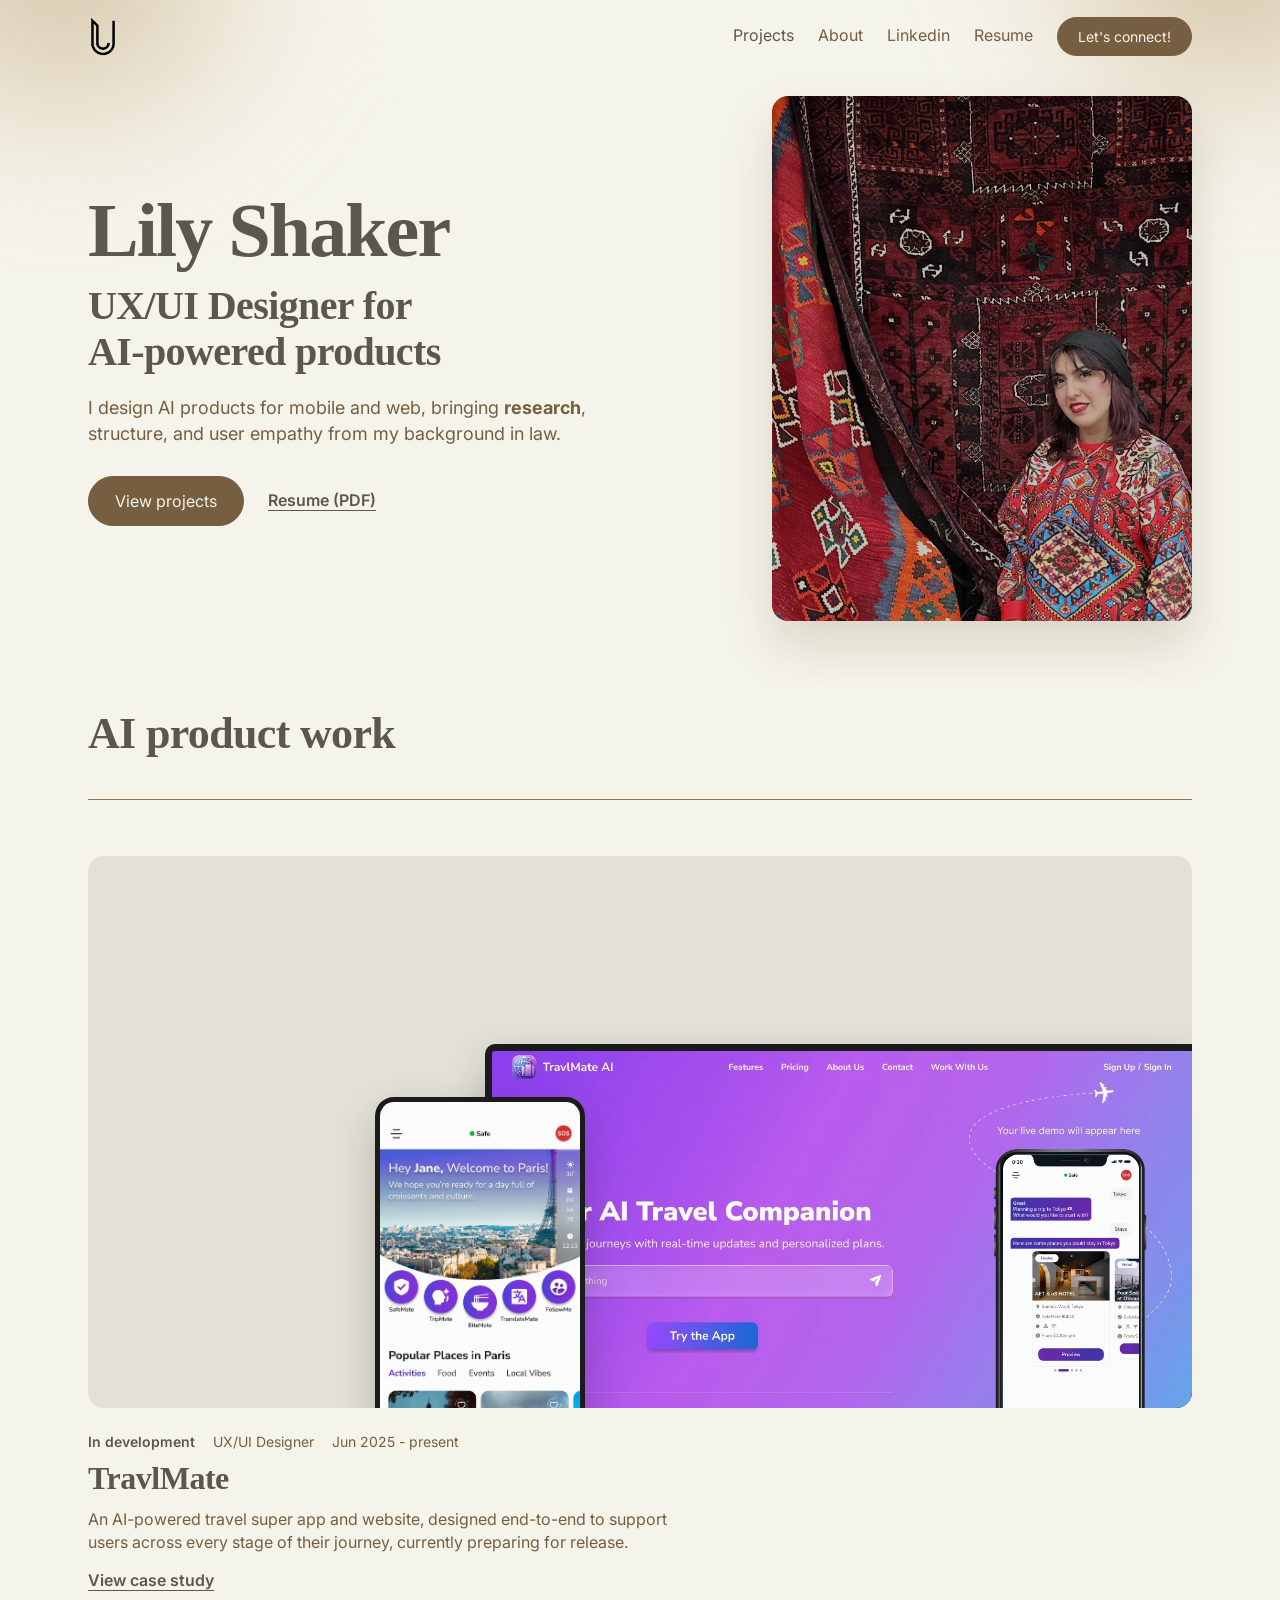
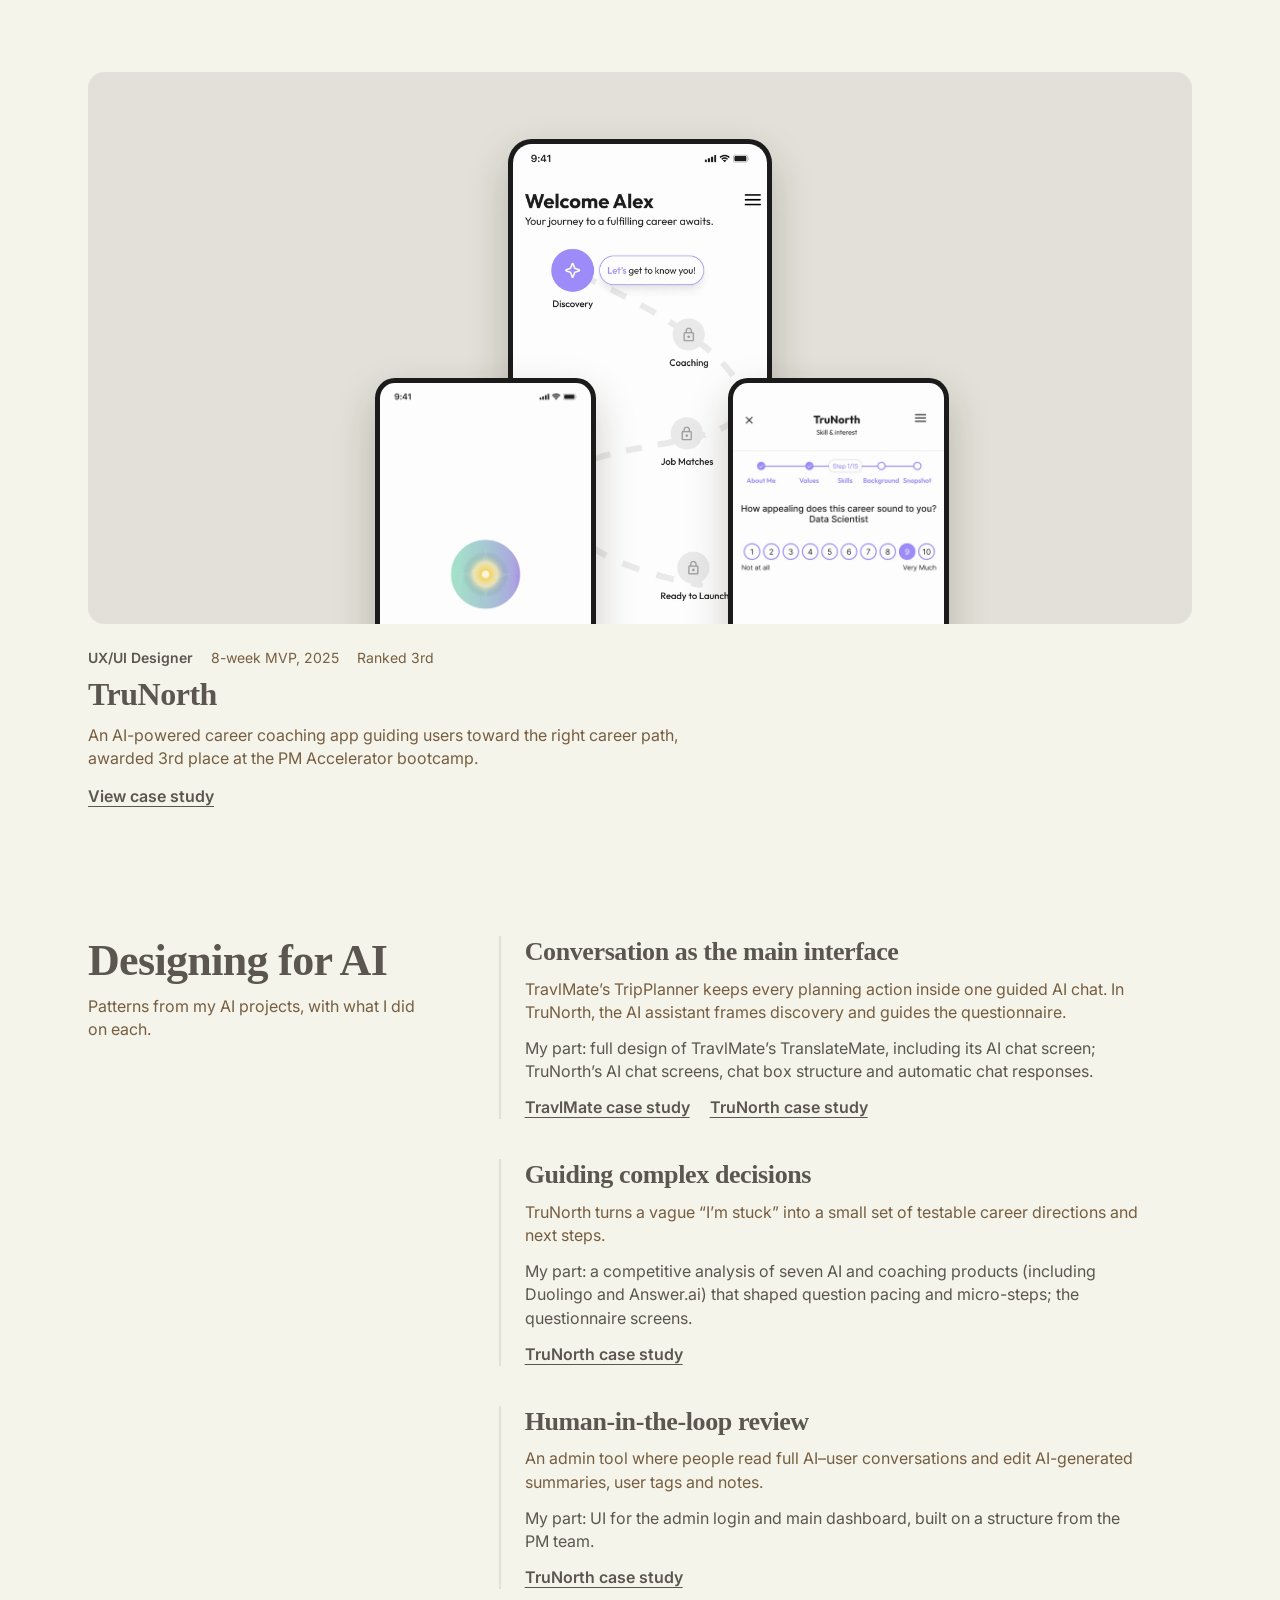
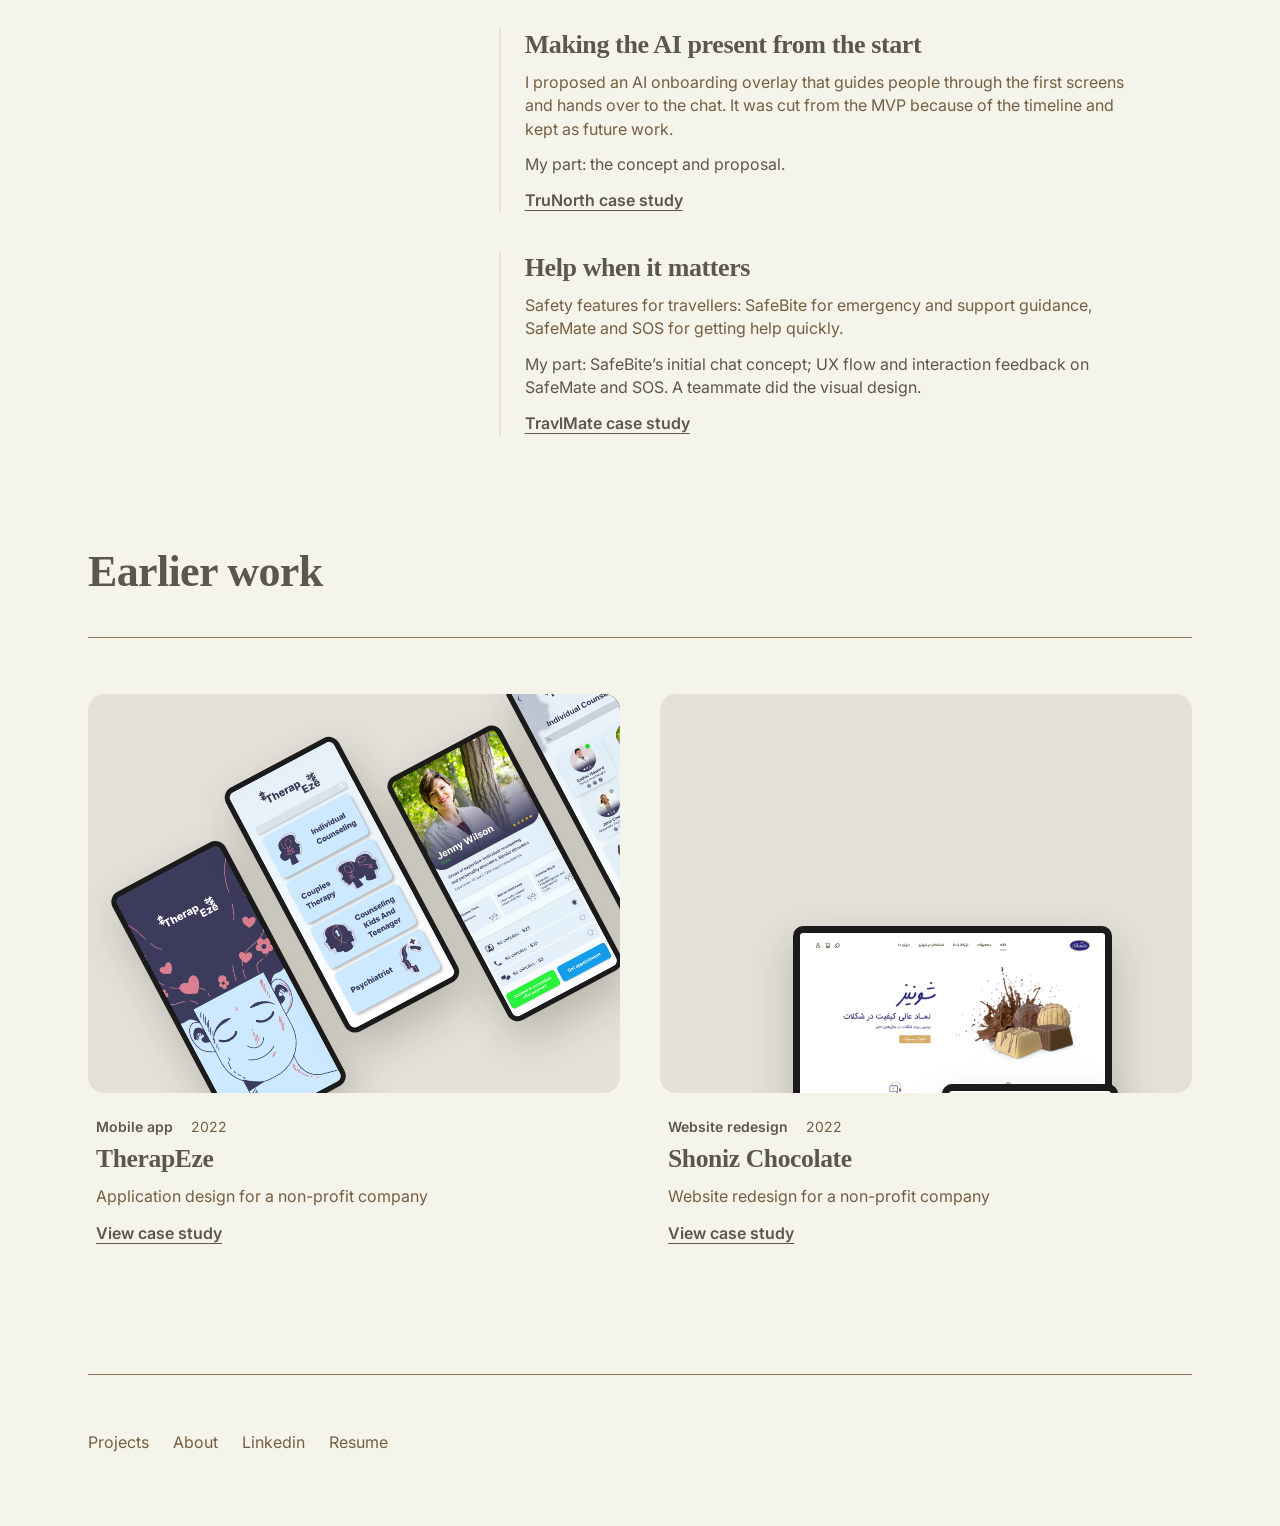
==== commit 909047f8: "Apply taste-skill UX/UI pass, keeping Lily's brand - Home: left-aligned split hero with Lily's photo" ====
--- a/index.html
+++ b/index.html
@@ -3,9 +3,9 @@
 <head>
 <meta charset="utf-8">
 <meta name="viewport" content="width=device-width, initial-scale=1, viewport-fit=cover">
-<title>lily shaker&#x27;s Portfolio</title>
+<title>Lily Shaker | UX/UI Designer</title>
 <meta name="description" content="Lily Shaker is a UX/UI designer working on AI-powered products: TravlMate, an AI travel app in development, and TruNorth, an AI career-coaching MVP ranked 3rd at the PM Accelerator bootcamp. Background in law.">
-<meta property="og:title" content="lily shaker&#x27;s Portfolio">
+<meta property="og:title" content="Lily Shaker | UX/UI Designer">
 <meta property="og:description" content="Lily Shaker is a UX/UI designer working on AI-powered products: TravlMate, an AI travel app in development, and TruNorth, an AI career-coaching MVP ranked 3rd at the PM Accelerator bootcamp. Background in law.">
 <meta property="og:type" content="website">
 <meta name="theme-color" content="#F5F4EB">
@@ -13,11 +13,12 @@
 <link rel="icon" href="assets/img/photo_2025-04-30_170219-removebg-preview-c342f74a-4d41-411a-.webp">
 <link rel="preconnect" href="https://fonts.googleapis.com">
 <link rel="preconnect" href="https://fonts.gstatic.com" crossorigin>
-<link rel="stylesheet" href="https://fonts.googleapis.com/css2?family=Inter:wght@400;700&display=swap">
+<link rel="stylesheet" href="https://fonts.googleapis.com/css2?family=Inter:wght@400;500;600;700&display=swap">
 <link rel="stylesheet" href="https://api.fontshare.com/v2/css?f[]=gambetta@600,700&display=swap">
 <link rel="stylesheet" href="assets/css/style.css">
 </head>
 <body>
+<a class="skip-link" href="#main">Skip to content</a>
 <header class="nav">
   <div class="wrap">
     <a class="logo" href="index.html" aria-label="Lily Shaker, home"><img src="assets/img/photo_2025-04-30_170219-removebg-preview-c342f74a-4d41-411a-.webp" alt="Lily Shaker logo" width="31" height="40"></a>
@@ -32,54 +33,57 @@
   </div>
   <nav aria-label="Menu"><a href="index.html" aria-current="page">Projects</a><a href="about.html">About</a><a href="https://www.linkedin.com/in/lilyshaker" target="_blank" rel="noopener">Linkedin</a><a href="assets/Lily_Shaker_Resume.pdf" target="_blank" rel="noopener">Resume</a><a class="btn" href="contact.html">Let's connect!</a></nav>
 </div>
-<main>
+<main id="main" tabindex="-1">
 <section class="home-hero">
   <div class="blobs" aria-hidden="true"><span class="blob b1"></span><span class="blob b2"></span><span class="blob b3"></span></div>
-  <div class="wrap">
-    <h1>Lily Shaker</h1>
-    <h2>UX/UI Designer for AI-powered products</h2>
-    <p class="hero-lead">I design AI products for mobile and web: TravlMate, an AI travel companion in development, and TruNorth, an AI career-coaching MVP that ranked 3rd at the PM Accelerator bootcamp.</p>
-    <p>From law to UX, bringing <strong>research</strong>, structure, and user empathy to digital design.</p>
+  <div class="wrap hero-grid">
+    <div class="hero-copy">
+      <h1>Lily Shaker</h1>
+      <h2>UX/UI Designer for AI-powered products</h2>
+      <p>I design AI products for mobile and web, bringing <strong>research</strong>, structure, and user empathy from my background in law.</p>
+      <div class="hero-ctas"><a class="btn btn--lg" href="#projects">View projects</a><a class="text-link" href="assets/Lily_Shaker_Resume.pdf" target="_blank" rel="noopener">Resume (PDF)</a></div>
+    </div>
+    <figure class="hero-photo"><img src="assets/img/Rmwe0pkHVSwE8qAB.webp" alt="Lily Shaker standing in front of traditional Persian rugs" width="1341" height="2112" fetchpriority="high"></figure>
   </div>
 </section>
 <section class="wrap projects-head" id="projects">
-  <h2>AI PRODUCT WORK</h2>
+  <h2>AI product work</h2>
   <hr class="rule">
 </section>
 <section class="wrap projects">
 <a class="project reveal" href="travlmate.html">
   <div class="project-media"><div class="stage cover-travl"><div class="dev laptop "><img src="assets/img/OlF6wN3fU4bJQBcx.webp" alt="" decoding="async"></div><div class="dev phone "><img src="assets/img/gXBfuOqrWe0K6Or7.webp" alt="" decoding="async"></div></div></div>
-  <div class="project-info"><span class="label">In Progress...</span><br><h3>TravlMate</h3><p>An AI-powered travel super app and website, designed end-to-end to support users across every stage of their journey, currently preparing for release.</p><ul class="meta-row"><li>UX/UI Designer</li><li>Jun 2025 – present</li><li>Mobile app + website</li></ul></div>
+  <div class="project-info"><ul class="meta-row"><li>In development</li><li>UX/UI Designer</li><li>Jun 2025 - present</li></ul><h3>TravlMate</h3><p>An AI-powered travel super app and website, designed end-to-end to support users across every stage of their journey, currently preparing for release.</p><span class="more">View case study</span></div>
 </a>
 <a class="project reveal" href="trunorth.html">
   <div class="project-media"><div class="stage cover-tru"><div class="dev phone p1"><img src="assets/img/hnaT6kaB8aw0akFs.webp" alt="" decoding="async"></div><div class="dev phone p2"><img src="assets/img/ERBwvd66oT0bqpqB.webp" alt="" decoding="async"></div><div class="dev phone p3"><img src="assets/img/sfqH9v7z5bzDKt9k.webp" alt="" decoding="async"></div></div></div>
-  <div class="project-info"><h3>TruNorth</h3><p>An AI-powered career coaching app guiding users toward the right career path, awarded 3rd place at the PM Accelerator bootcamp.</p><ul class="meta-row"><li>UX/UI Designer</li><li>8-week MVP, 2025</li><li>Ranked 3rd</li></ul></div>
+  <div class="project-info"><ul class="meta-row"><li>UX/UI Designer</li><li>8-week MVP, 2025</li><li>Ranked 3rd</li></ul><h3>TruNorth</h3><p>An AI-powered career coaching app guiding users toward the right career path, awarded 3rd place at the PM Accelerator bootcamp.</p><span class="more">View case study</span></div>
 </a>
 </section>
 <section class="wrap ai-section" id="designing-for-ai">
   <div class="section-intro">
     <h2>Designing for AI</h2>
-    <p>Patterns from my AI projects, with what I did on each. Shared work is marked as shared.</p>
+    <p>Patterns from my AI projects, with what I did on each.</p>
   </div>
-  <div class="patterns"><article class="pattern reveal"><h3>Conversation as the main interface</h3><p>TravlMate’s TripPlanner keeps every planning action inside one guided AI chat. In TruNorth, the AI assistant frames discovery and guides the questionnaire.</p><p class="mine">My part: full design of TravlMate’s TranslateMate, including its AI chat screen; TruNorth’s AI chat screens, chat box structure and automatic chat responses.</p>
-<p class="pattern-links"><a href="travlmate.html">TravlMate case study →</a> · <a href="trunorth.html">TruNorth case study →</a></p></article><article class="pattern reveal"><h3>Guiding complex decisions</h3><p>TruNorth turns a vague “I’m stuck” into a small set of testable career directions and next steps.</p><p class="mine">My part: a competitive analysis of seven AI and coaching products (including Duolingo and Answer.ai) that shaped question pacing and micro-steps; the questionnaire screens.</p>
-<p class="pattern-links"><a href="trunorth.html">TruNorth case study →</a></p></article><article class="pattern reveal"><h3>Human-in-the-loop review</h3><p>An admin tool where people read full AI–user conversations and edit AI-generated summaries, user tags and notes.</p><p class="mine">My part: UI for the admin login and main dashboard, built on a structure from the PM team.</p>
-<p class="pattern-links"><a href="trunorth.html">TruNorth case study →</a></p></article><article class="pattern reveal"><h3>Making the AI present from the start</h3><p>I proposed an AI onboarding overlay that guides people through the first screens and hands over to the chat. It was cut from the MVP because of the timeline and kept as future work.</p><p class="mine">My part: the concept and proposal.</p>
-<p class="pattern-links"><a href="trunorth.html">TruNorth case study →</a></p></article><article class="pattern reveal"><h3>Help when it matters</h3><p>Safety features for travellers: SafeBite for emergency and support guidance, SafeMate and SOS for getting help quickly.</p><p class="mine">My part: SafeBite’s initial chat concept; UX flow and interaction feedback on SafeMate and SOS. A teammate did the visual design.</p>
-<p class="pattern-links"><a href="travlmate.html">TravlMate case study →</a></p></article></div>
+  <ul class="patterns"><li class="pattern reveal"><h3>Conversation as the main interface</h3><div class="pattern-body"><p>TravlMate’s TripPlanner keeps every planning action inside one guided AI chat. In TruNorth, the AI assistant frames discovery and guides the questionnaire.</p><p class="mine">My part: full design of TravlMate’s TranslateMate, including its AI chat screen; TruNorth’s AI chat screens, chat box structure and automatic chat responses.</p>
+<p class="pattern-links"><a href="travlmate.html">TravlMate case study</a><a href="trunorth.html">TruNorth case study</a></p></div></li><li class="pattern reveal"><h3>Guiding complex decisions</h3><div class="pattern-body"><p>TruNorth turns a vague “I’m stuck” into a small set of testable career directions and next steps.</p><p class="mine">My part: a competitive analysis of seven AI and coaching products (including Duolingo and Answer.ai) that shaped question pacing and micro-steps; the questionnaire screens.</p>
+<p class="pattern-links"><a href="trunorth.html">TruNorth case study</a></p></div></li><li class="pattern reveal"><h3>Human-in-the-loop review</h3><div class="pattern-body"><p>An admin tool where people read full AI–user conversations and edit AI-generated summaries, user tags and notes.</p><p class="mine">My part: UI for the admin login and main dashboard, built on a structure from the PM team.</p>
+<p class="pattern-links"><a href="trunorth.html">TruNorth case study</a></p></div></li><li class="pattern reveal"><h3>Making the AI present from the start</h3><div class="pattern-body"><p>I proposed an AI onboarding overlay that guides people through the first screens and hands over to the chat. It was cut from the MVP because of the timeline and kept as future work.</p><p class="mine">My part: the concept and proposal.</p>
+<p class="pattern-links"><a href="trunorth.html">TruNorth case study</a></p></div></li><li class="pattern reveal"><h3>Help when it matters</h3><div class="pattern-body"><p>Safety features for travellers: SafeBite for emergency and support guidance, SafeMate and SOS for getting help quickly.</p><p class="mine">My part: SafeBite’s initial chat concept; UX flow and interaction feedback on SafeMate and SOS. A teammate did the visual design.</p>
+<p class="pattern-links"><a href="travlmate.html">TravlMate case study</a></p></div></li></ul>
 </section>
 <section class="wrap projects-head">
-  <h2>EARLIER WORK</h2>
+  <h2>Earlier work</h2>
   <hr class="rule">
 </section>
 <section class="wrap projects projects--earlier">
 <a class="project project--small reveal" href="therapeze.html">
   <div class="project-media"><div class="stage cover-thera"><div class="strip"><div class="dev phone "><img src="assets/img/IT1Hn8DgWhaaQG6m.webp" alt="" decoding="async"></div><div class="dev phone "><img src="assets/img/Ixyg4me4BeUy4nxQ.webp" alt="" decoding="async"></div><div class="dev phone "><img src="assets/img/DiPWnJ2M68FTaiz3.webp" alt="" decoding="async"></div><div class="dev phone "><img src="assets/img/sW0fHAeTUDchHAQA.webp" alt="" decoding="async"></div></div></div></div>
-  <div class="project-info"><h3>TherapEze</h3><p>Application design for a non-profit company</p><ul class="meta-row"><li>Mobile app</li><li>2022</li></ul></div>
+  <div class="project-info"><ul class="meta-row"><li>Mobile app</li><li>2022</li></ul><h3>TherapEze</h3><p>Application design for a non-profit company</p><span class="more">View case study</span></div>
 </a>
 <a class="project project--small reveal" href="shoniz-chocolate.html">
   <div class="project-media"><div class="stage cover-shoniz"><div class="dev laptop "><img src="assets/img/Nlg3ZtjeKd0Pe88k.webp" alt="" decoding="async"></div><div class="dev laptop small"><img src="assets/img/4vcfn3ZzNP2vmFBi.webp" alt="" decoding="async"></div></div></div>
-  <div class="project-info"><h3>Shoniz Chocolate</h3><p>Website redesign for a non-profit company</p><ul class="meta-row"><li>Website redesign</li><li>2022</li></ul></div>
+  <div class="project-info"><ul class="meta-row"><li>Website redesign</li><li>2022</li></ul><h3>Shoniz Chocolate</h3><p>Website redesign for a non-profit company</p><span class="more">View case study</span></div>
 </a>
 </section>
 </main>
--- a/assets/css/style.css
+++ b/assets/css/style.css
@@ -3,7 +3,7 @@
 :root {
   --bg: #F5F4EB;
   --ink: #5C5651;        /* headings */
-  --text: #917550;       /* body copy, links, accents */
+  --text: #765e40;       /* body copy, links, accents (brand #917550 darkened to pass WCAG AA) */
   --gold: #B58D56;
   --card: #E2E0D8;
   --line: #917550;
@@ -13,7 +13,10 @@
   --sans: "Inter", system-ui, -apple-system, "Segoe UI", Roboto, Arial, sans-serif;
   --maxw: 1104px;
   --gutter: 24px;
-  --nav-h: 96px;
+  --nav-h: 72px;
+  --r-lg: 16px;   /* shape rule: containers and media 16px, inputs 10px, buttons full pill */
+  --r-sm: 10px;
+  --z-nav: 40; --z-top: 30; --z-menu: 60; --z-lightbox: 80; --z-skip: 90;
   --ease: cubic-bezier(0.22, 0.61, 0.36, 1);
   color-scheme: light;
 }
@@ -319,7 +322,7 @@
   position: fixed; right: 20px; bottom: calc(20px + env(safe-area-inset-bottom, 0px)); z-index: 30;
   width: 44px; height: 44px; border-radius: 50%; border: 1px solid var(--text);
   background: var(--bg); color: var(--text); cursor: pointer; display: grid; place-items: center;
-  opacity: 0; visibility: hidden; transform: translateY(8px); transition: .2s ease-in-out;
+  opacity: 0; visibility: hidden; transform: translateY(8px); transition: opacity .2s ease-in-out, transform .2s ease-in-out, visibility .2s;
 }
 .to-top.show { opacity: 1; visibility: visible; transform: none; }
 .to-top:hover { color: var(--ink); border-color: var(--ink); }
@@ -456,3 +459,102 @@
 .rich a.btn { color: var(--on-accent); text-decoration: none; }
 .rich a.btn--outline { color: var(--text); }
 .rich a.btn--outline:hover { color: var(--ink); }
+
+/* =========================================================
+   Taste pass: preserve Lily's brand (cream, warm brown, Gambetta + Inter),
+   tighten hierarchy, one light theme, one shape rule, full interaction states.
+   ========================================================= */
+
+/* Type: tighter display tracking, readable measure, no orphans */
+h1, h2, h3 { letter-spacing: -0.015em; }
+.home-hero h1, .cs-hero h1, .cs-hero .rich h2 { letter-spacing: -0.025em; }
+p, li { text-wrap: pretty; }
+.rich p, .rich li, .rich ul, .rich ol { max-width: 70ch; }
+.rich.align-center p, .rich.align-center ul, .rich.align-center ol { margin-inline: auto; }
+
+/* Skip link */
+.skip-link { position: absolute; left: 16px; top: -60px; z-index: var(--z-skip); background: var(--ink); color: var(--bg); padding: 10px 16px; border-radius: var(--r-sm); text-decoration: none; transition: top .2s var(--ease); }
+.skip-link:focus { top: 12px; }
+main:focus { outline: none; }
+
+/* Buttons: tactile press, named transitions */
+.btn { transition: color .2s var(--ease), background-color .2s var(--ease), border-color .2s var(--ease), transform .15s var(--ease); }
+.btn:active, .text-link:active, .step:active, .project:active { transform: scale(0.98); }
+.btn--lg { font-size: 16px; padding: 12px 26px; }
+.text-link { color: var(--ink); font-weight: 600; text-decoration: underline; text-decoration-thickness: 1px; text-underline-offset: 4px; transition: color .2s var(--ease); display: inline-block; }
+.text-link:hover { color: var(--text); }
+
+/* Hero: left-aligned split with a real photo, fits the first screen */
+.home-hero { text-align: left; padding: calc(var(--nav-h) + 24px) 0 64px; }
+.hero-grid { display: grid; grid-template-columns: minmax(0, 7fr) minmax(0, 5fr); gap: clamp(32px, 6vw, 80px); align-items: center; }
+.home-hero h1 { font-size: clamp(44px, 6.4vw, 76px); line-height: 1.05; margin-bottom: 12px; }
+.home-hero h2 { font-size: clamp(26px, 3.2vw, 40px); line-height: 1.15; margin-bottom: 20px; color: var(--ink); }
+.home-hero p { margin: 0 0 28px; max-width: 46ch; font-size: 18px; }
+.hero-ctas { display: flex; align-items: center; gap: 24px; flex-wrap: wrap; }
+.hero-photo { margin: 0; justify-self: end; width: 100%; max-width: 420px; }
+.hero-photo img { width: 100%; height: auto; aspect-ratio: 4 / 5; object-fit: cover; object-position: 50% 70%; border-radius: var(--r-lg); box-shadow: 0 24px 50px rgba(92, 70, 40, .18); }
+@media (max-width: 767px) {
+  .hero-grid { grid-template-columns: 1fr; gap: 32px; }
+  .hero-photo { justify-self: start; max-width: 100%; }
+  .hero-photo img { aspect-ratio: 4 / 3; object-position: 50% 62%; }
+}
+
+/* Section heads in sentence case, no shouting caps */
+.projects-head h2 { font-weight: 600; text-transform: none; }
+
+/* Project cards: no box, the media carries the weight */
+.project { border: 0; border-radius: 0; padding: 0; background: none; }
+.project:hover { background: none; }
+.project-media { border-radius: var(--r-lg); }
+.project:hover .project-media .stage { transform: scale(1.025); }
+.project-info { padding: 24px 0 8px; }
+.project-info h3 { margin: 6px 0 10px; }
+.meta-row { list-style: none; padding: 0; margin: 0; display: flex; flex-wrap: wrap; gap: 4px 18px; }
+.meta-row li { border: 0; padding: 0; border-radius: 0; font-size: 14px; color: var(--text); }
+.meta-row li:first-child { color: var(--ink); font-weight: 600; }
+.more { display: inline-block; margin-top: 14px; color: var(--ink); font-weight: 600; text-decoration: underline; text-decoration-thickness: 1px; text-underline-offset: 4px; }
+.projects { gap: 72px; }
+.projects--earlier { gap: 40px; }
+@media (max-width: 600px) { .project { padding: 0; } .project-info { padding: 18px 0 4px; } .projects { gap: 48px; } }
+
+/* Designing for AI: heading column + list, not a card grid */
+.ai-section { display: grid; grid-template-columns: minmax(0, 4fr) minmax(0, 8fr); gap: 32px clamp(32px, 5vw, 72px); padding-block: 40px 88px; align-items: start; }
+.ai-section .section-intro { position: sticky; top: calc(var(--nav-h) + 16px); margin: 0; }
+.patterns { list-style: none; margin: 0; padding: 0; display: grid; gap: 40px; }
+.pattern { background: none; border-radius: 0; padding: 0 0 0 24px; border-left: 2px solid var(--card); display: block; margin: 0; }
+.pattern h3 { font-size: 26px; margin-bottom: 10px; }
+.pattern p { font-size: 16px; max-width: 62ch; }
+.pattern-links { display: flex; gap: 20px; flex-wrap: wrap; }
+.pattern-links a { text-decoration: underline; text-decoration-thickness: 1px; text-underline-offset: 4px; font-weight: 600; }
+@media (max-width: 767px) { .ai-section { grid-template-columns: 1fr; } .ai-section .section-intro { position: static; } }
+
+/* One theme per page: brown bands become a tint of the same light palette */
+.sec.tint { color: var(--text); }
+.sec.tint .rich, .sec.tint h1, .sec.tint h2, .sec.tint h3, .sec.tint h4 { color: var(--ink); }
+.sec.tint .pc5 { color: var(--ink); }
+.sec.tint .card { background: var(--bg); }
+.sec.tint .marquee-track { color: var(--ink); }
+
+/* Shape rule */
+.card, .mock, .glance-facts, .browser-frame, .about-photo { border-radius: var(--r-lg); }
+.field input, .field textarea { border-radius: var(--r-sm); border-color: color-mix(in srgb, var(--text) 45%, transparent); }
+
+/* Case-study hero sits closer to the nav */
+.cs-hero { padding-top: calc(var(--nav-h) + 24px); min-height: 0; padding-bottom: 48px; }
+
+/* Keyboard access for zoomable images */
+img.zoom:focus-visible { outline: 3px solid var(--ink); outline-offset: 4px; }
+
+/* Form errors */
+.field-error { margin: 0; min-height: 0; font-size: 14px; color: #9b3b2c; }
+.field-error:empty { display: none; }
+.field input[aria-invalid="true"], .field textarea[aria-invalid="true"] { border-color: #9b3b2c; }
+
+/* 404 */
+.nf { padding: calc(var(--nav-h) + 64px) 0 96px; }
+.nf h1 { font-size: clamp(36px, 5vw, 56px); }
+.nf p { max-width: 52ch; margin-bottom: 28px; }
+
+/* Layering scale */
+.nav { z-index: var(--z-nav); } .overlay { z-index: var(--z-menu); } .to-top { z-index: var(--z-top); } .lightbox { z-index: var(--z-lightbox); }
+.patterns { grid-template-columns: minmax(0, 1fr); }
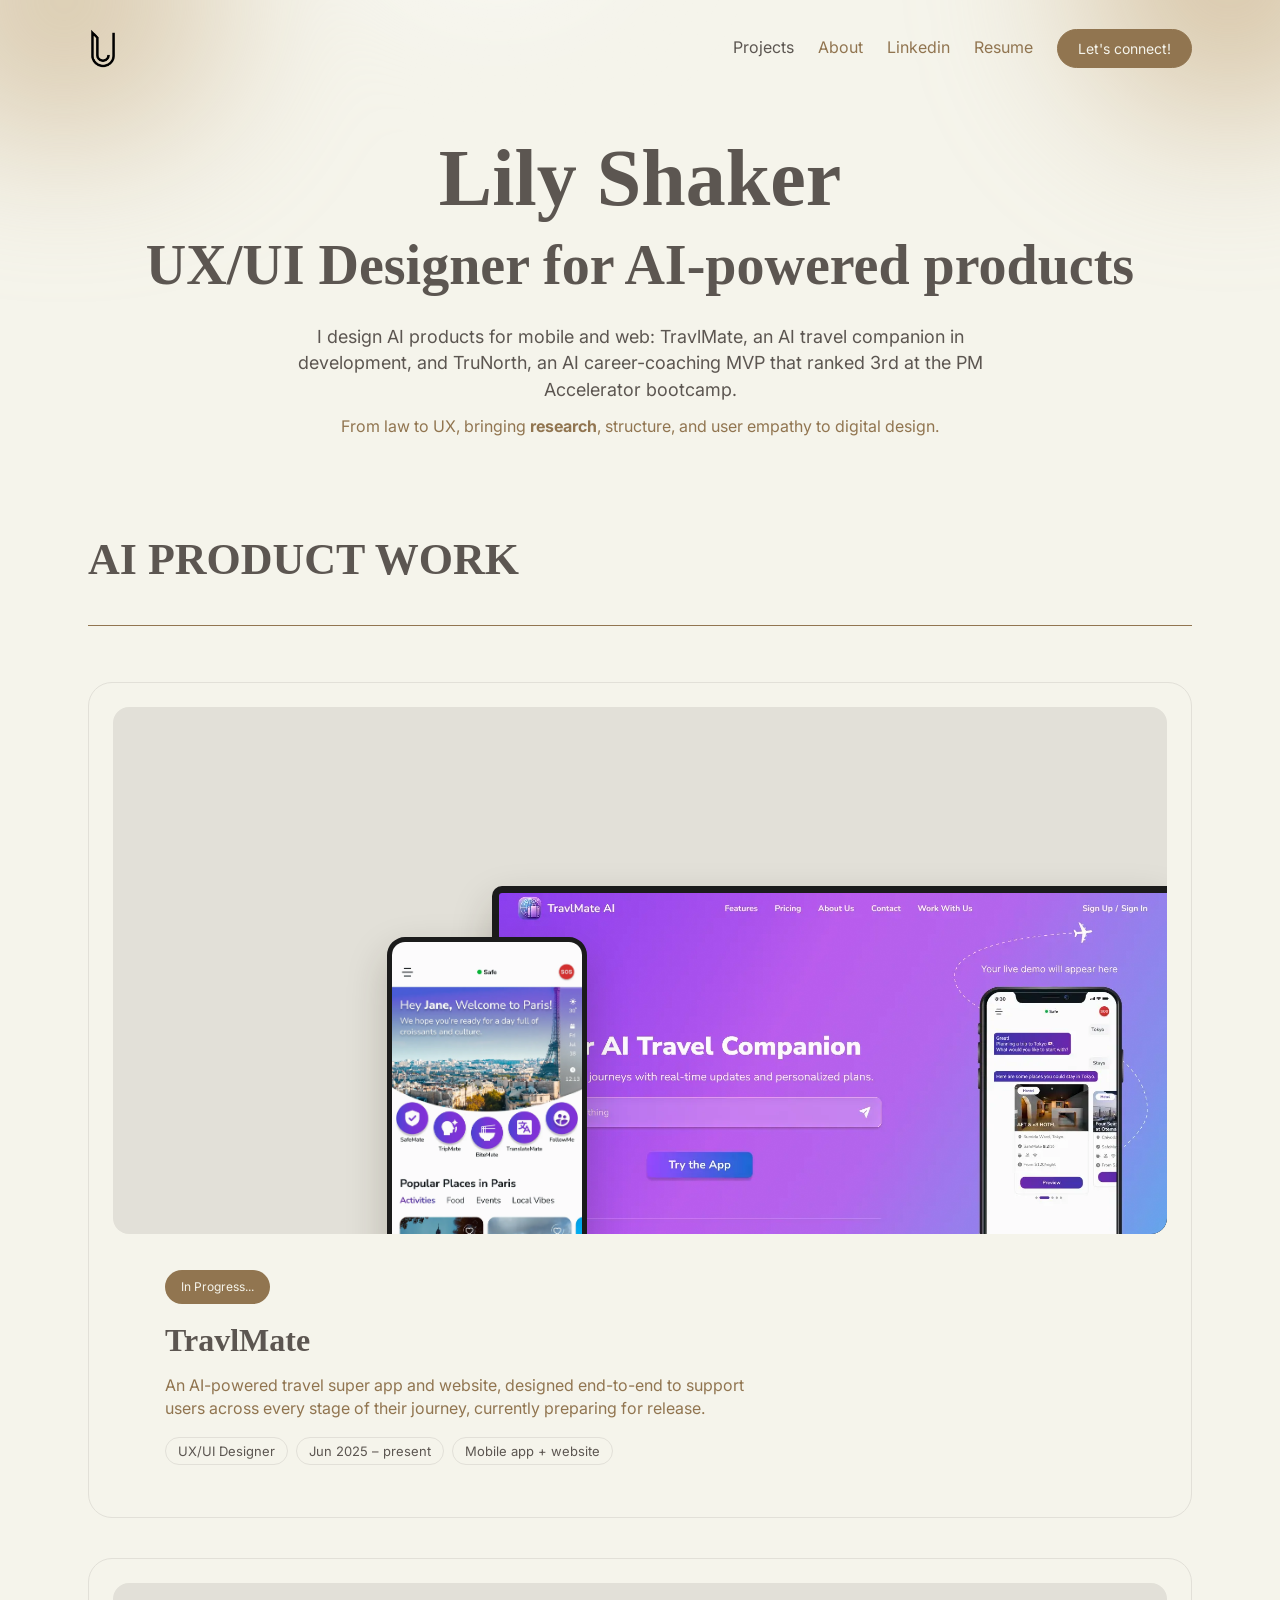
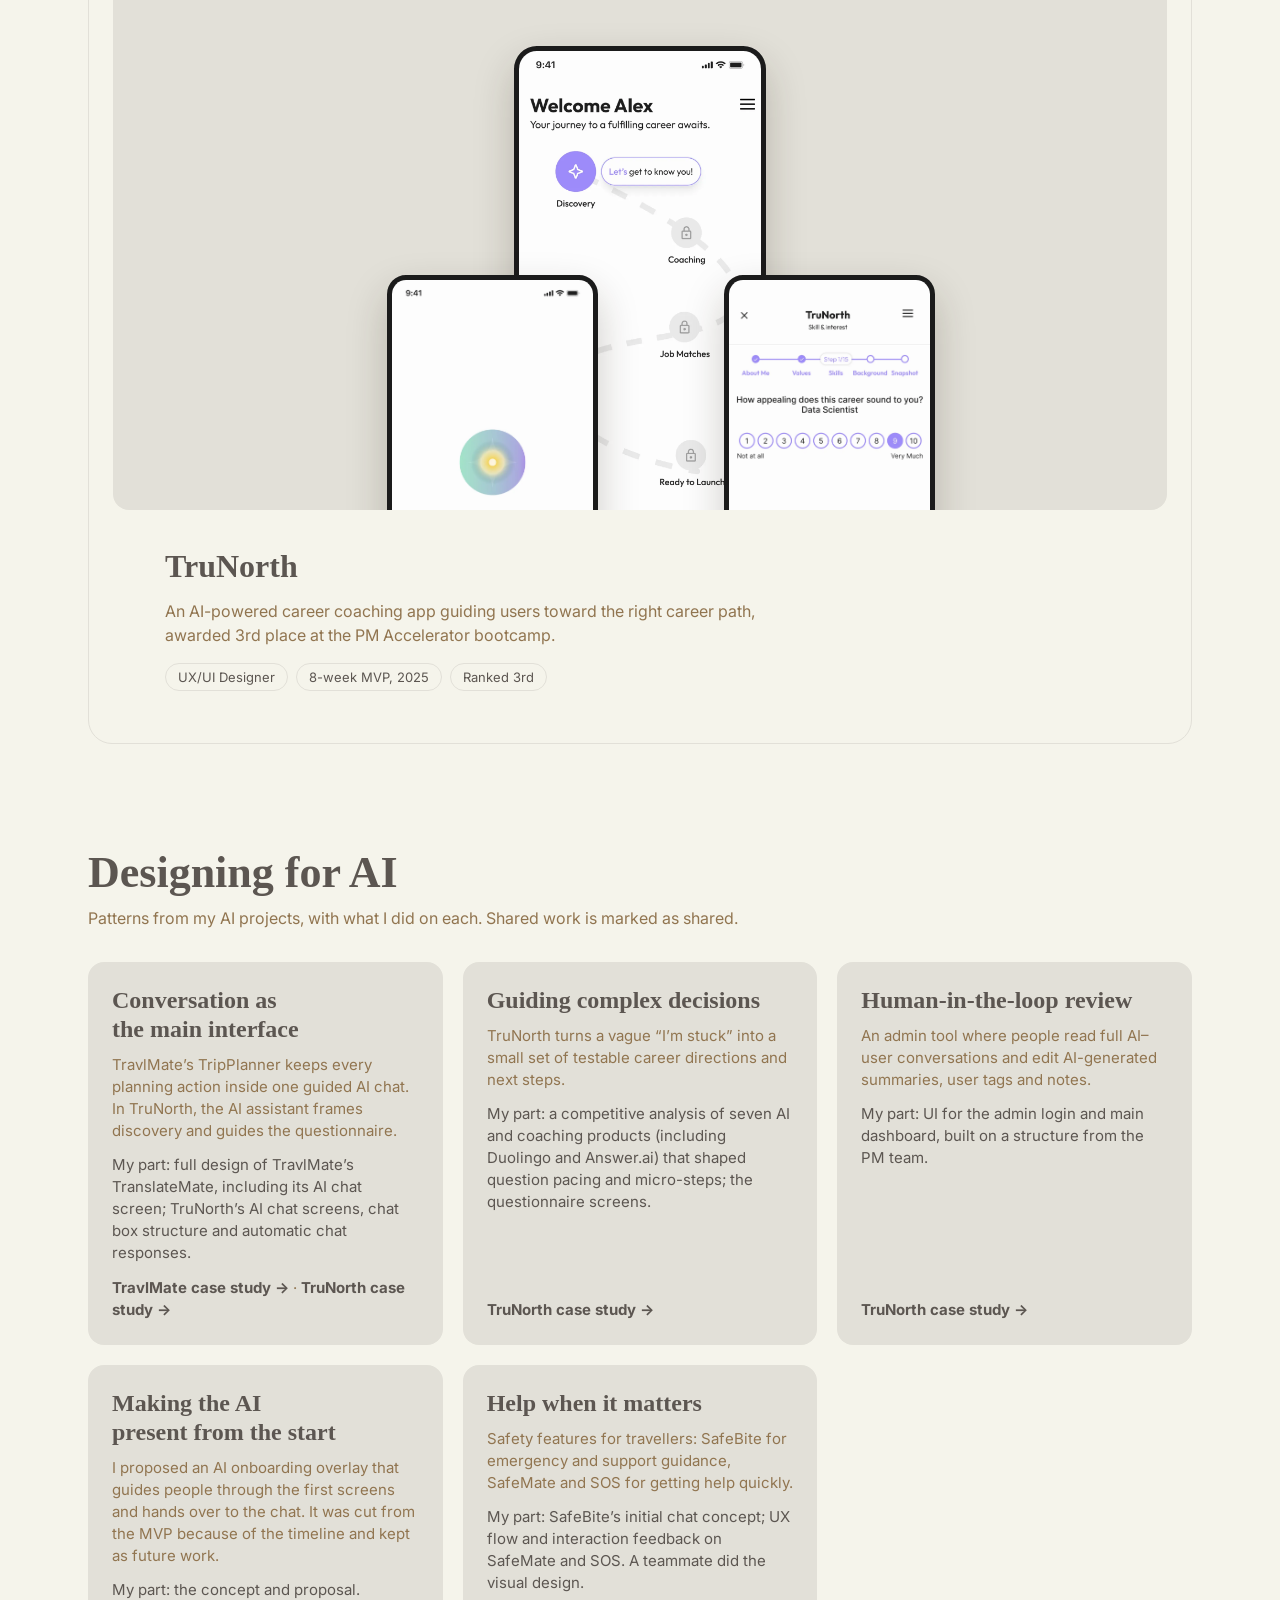
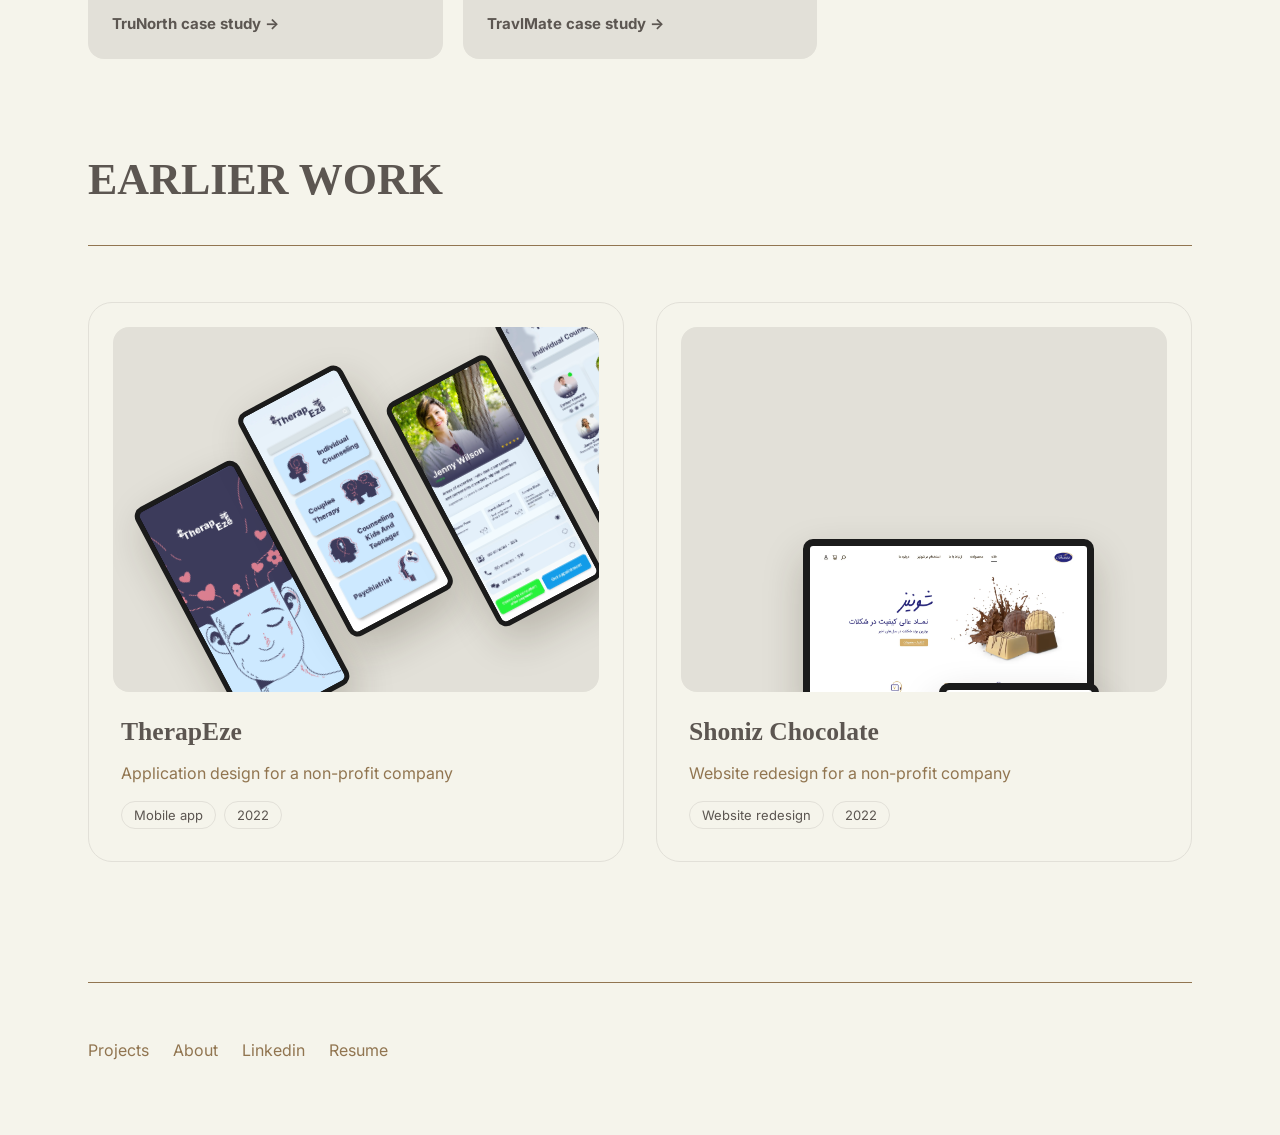
==== commit c41dceab: "Revert taste-skill layout pass Restores the earlier page design (centered hero, bordered project car" ====
--- a/index.html
+++ b/index.html
@@ -3,9 +3,9 @@
 <head>
 <meta charset="utf-8">
 <meta name="viewport" content="width=device-width, initial-scale=1, viewport-fit=cover">
-<title>Lily Shaker | UX/UI Designer</title>
+<title>lily shaker&#x27;s Portfolio</title>
 <meta name="description" content="Lily Shaker is a UX/UI designer working on AI-powered products: TravlMate, an AI travel app in development, and TruNorth, an AI career-coaching MVP ranked 3rd at the PM Accelerator bootcamp. Background in law.">
-<meta property="og:title" content="Lily Shaker | UX/UI Designer">
+<meta property="og:title" content="lily shaker&#x27;s Portfolio">
 <meta property="og:description" content="Lily Shaker is a UX/UI designer working on AI-powered products: TravlMate, an AI travel app in development, and TruNorth, an AI career-coaching MVP ranked 3rd at the PM Accelerator bootcamp. Background in law.">
 <meta property="og:type" content="website">
 <meta name="theme-color" content="#F5F4EB">
@@ -13,12 +13,11 @@
 <link rel="icon" href="assets/img/photo_2025-04-30_170219-removebg-preview-c342f74a-4d41-411a-.webp">
 <link rel="preconnect" href="https://fonts.googleapis.com">
 <link rel="preconnect" href="https://fonts.gstatic.com" crossorigin>
-<link rel="stylesheet" href="https://fonts.googleapis.com/css2?family=Inter:wght@400;500;600;700&display=swap">
+<link rel="stylesheet" href="https://fonts.googleapis.com/css2?family=Inter:wght@400;700&display=swap">
 <link rel="stylesheet" href="https://api.fontshare.com/v2/css?f[]=gambetta@600,700&display=swap">
 <link rel="stylesheet" href="assets/css/style.css">
 </head>
 <body>
-<a class="skip-link" href="#main">Skip to content</a>
 <header class="nav">
   <div class="wrap">
     <a class="logo" href="index.html" aria-label="Lily Shaker, home"><img src="assets/img/photo_2025-04-30_170219-removebg-preview-c342f74a-4d41-411a-.webp" alt="Lily Shaker logo" width="31" height="40"></a>
@@ -33,57 +32,54 @@
   </div>
   <nav aria-label="Menu"><a href="index.html" aria-current="page">Projects</a><a href="about.html">About</a><a href="https://www.linkedin.com/in/lilyshaker" target="_blank" rel="noopener">Linkedin</a><a href="assets/Lily_Shaker_Resume.pdf" target="_blank" rel="noopener">Resume</a><a class="btn" href="contact.html">Let's connect!</a></nav>
 </div>
-<main id="main" tabindex="-1">
+<main>
 <section class="home-hero">
   <div class="blobs" aria-hidden="true"><span class="blob b1"></span><span class="blob b2"></span><span class="blob b3"></span></div>
-  <div class="wrap hero-grid">
-    <div class="hero-copy">
-      <h1>Lily Shaker</h1>
-      <h2>UX/UI Designer for AI-powered products</h2>
-      <p>I design AI products for mobile and web, bringing <strong>research</strong>, structure, and user empathy from my background in law.</p>
-      <div class="hero-ctas"><a class="btn btn--lg" href="#projects">View projects</a><a class="text-link" href="assets/Lily_Shaker_Resume.pdf" target="_blank" rel="noopener">Resume (PDF)</a></div>
-    </div>
-    <figure class="hero-photo"><img src="assets/img/Rmwe0pkHVSwE8qAB.webp" alt="Lily Shaker standing in front of traditional Persian rugs" width="1341" height="2112" fetchpriority="high"></figure>
+  <div class="wrap">
+    <h1>Lily Shaker</h1>
+    <h2>UX/UI Designer for AI-powered products</h2>
+    <p class="hero-lead">I design AI products for mobile and web: TravlMate, an AI travel companion in development, and TruNorth, an AI career-coaching MVP that ranked 3rd at the PM Accelerator bootcamp.</p>
+    <p>From law to UX, bringing <strong>research</strong>, structure, and user empathy to digital design.</p>
   </div>
 </section>
 <section class="wrap projects-head" id="projects">
-  <h2>AI product work</h2>
+  <h2>AI PRODUCT WORK</h2>
   <hr class="rule">
 </section>
 <section class="wrap projects">
 <a class="project reveal" href="travlmate.html">
   <div class="project-media"><div class="stage cover-travl"><div class="dev laptop "><img src="assets/img/OlF6wN3fU4bJQBcx.webp" alt="" decoding="async"></div><div class="dev phone "><img src="assets/img/gXBfuOqrWe0K6Or7.webp" alt="" decoding="async"></div></div></div>
-  <div class="project-info"><ul class="meta-row"><li>In development</li><li>UX/UI Designer</li><li>Jun 2025 - present</li></ul><h3>TravlMate</h3><p>An AI-powered travel super app and website, designed end-to-end to support users across every stage of their journey, currently preparing for release.</p><span class="more">View case study</span></div>
+  <div class="project-info"><span class="label">In Progress...</span><br><h3>TravlMate</h3><p>An AI-powered travel super app and website, designed end-to-end to support users across every stage of their journey, currently preparing for release.</p><ul class="meta-row"><li>UX/UI Designer</li><li>Jun 2025 – present</li><li>Mobile app + website</li></ul></div>
 </a>
 <a class="project reveal" href="trunorth.html">
   <div class="project-media"><div class="stage cover-tru"><div class="dev phone p1"><img src="assets/img/hnaT6kaB8aw0akFs.webp" alt="" decoding="async"></div><div class="dev phone p2"><img src="assets/img/ERBwvd66oT0bqpqB.webp" alt="" decoding="async"></div><div class="dev phone p3"><img src="assets/img/sfqH9v7z5bzDKt9k.webp" alt="" decoding="async"></div></div></div>
-  <div class="project-info"><ul class="meta-row"><li>UX/UI Designer</li><li>8-week MVP, 2025</li><li>Ranked 3rd</li></ul><h3>TruNorth</h3><p>An AI-powered career coaching app guiding users toward the right career path, awarded 3rd place at the PM Accelerator bootcamp.</p><span class="more">View case study</span></div>
+  <div class="project-info"><h3>TruNorth</h3><p>An AI-powered career coaching app guiding users toward the right career path, awarded 3rd place at the PM Accelerator bootcamp.</p><ul class="meta-row"><li>UX/UI Designer</li><li>8-week MVP, 2025</li><li>Ranked 3rd</li></ul></div>
 </a>
 </section>
 <section class="wrap ai-section" id="designing-for-ai">
   <div class="section-intro">
     <h2>Designing for AI</h2>
-    <p>Patterns from my AI projects, with what I did on each.</p>
+    <p>Patterns from my AI projects, with what I did on each. Shared work is marked as shared.</p>
   </div>
-  <ul class="patterns"><li class="pattern reveal"><h3>Conversation as the main interface</h3><div class="pattern-body"><p>TravlMate’s TripPlanner keeps every planning action inside one guided AI chat. In TruNorth, the AI assistant frames discovery and guides the questionnaire.</p><p class="mine">My part: full design of TravlMate’s TranslateMate, including its AI chat screen; TruNorth’s AI chat screens, chat box structure and automatic chat responses.</p>
-<p class="pattern-links"><a href="travlmate.html">TravlMate case study</a><a href="trunorth.html">TruNorth case study</a></p></div></li><li class="pattern reveal"><h3>Guiding complex decisions</h3><div class="pattern-body"><p>TruNorth turns a vague “I’m stuck” into a small set of testable career directions and next steps.</p><p class="mine">My part: a competitive analysis of seven AI and coaching products (including Duolingo and Answer.ai) that shaped question pacing and micro-steps; the questionnaire screens.</p>
-<p class="pattern-links"><a href="trunorth.html">TruNorth case study</a></p></div></li><li class="pattern reveal"><h3>Human-in-the-loop review</h3><div class="pattern-body"><p>An admin tool where people read full AI–user conversations and edit AI-generated summaries, user tags and notes.</p><p class="mine">My part: UI for the admin login and main dashboard, built on a structure from the PM team.</p>
-<p class="pattern-links"><a href="trunorth.html">TruNorth case study</a></p></div></li><li class="pattern reveal"><h3>Making the AI present from the start</h3><div class="pattern-body"><p>I proposed an AI onboarding overlay that guides people through the first screens and hands over to the chat. It was cut from the MVP because of the timeline and kept as future work.</p><p class="mine">My part: the concept and proposal.</p>
-<p class="pattern-links"><a href="trunorth.html">TruNorth case study</a></p></div></li><li class="pattern reveal"><h3>Help when it matters</h3><div class="pattern-body"><p>Safety features for travellers: SafeBite for emergency and support guidance, SafeMate and SOS for getting help quickly.</p><p class="mine">My part: SafeBite’s initial chat concept; UX flow and interaction feedback on SafeMate and SOS. A teammate did the visual design.</p>
-<p class="pattern-links"><a href="travlmate.html">TravlMate case study</a></p></div></li></ul>
+  <div class="patterns"><article class="pattern reveal"><h3>Conversation as the main interface</h3><p>TravlMate’s TripPlanner keeps every planning action inside one guided AI chat. In TruNorth, the AI assistant frames discovery and guides the questionnaire.</p><p class="mine">My part: full design of TravlMate’s TranslateMate, including its AI chat screen; TruNorth’s AI chat screens, chat box structure and automatic chat responses.</p>
+<p class="pattern-links"><a href="travlmate.html">TravlMate case study →</a> · <a href="trunorth.html">TruNorth case study →</a></p></article><article class="pattern reveal"><h3>Guiding complex decisions</h3><p>TruNorth turns a vague “I’m stuck” into a small set of testable career directions and next steps.</p><p class="mine">My part: a competitive analysis of seven AI and coaching products (including Duolingo and Answer.ai) that shaped question pacing and micro-steps; the questionnaire screens.</p>
+<p class="pattern-links"><a href="trunorth.html">TruNorth case study →</a></p></article><article class="pattern reveal"><h3>Human-in-the-loop review</h3><p>An admin tool where people read full AI–user conversations and edit AI-generated summaries, user tags and notes.</p><p class="mine">My part: UI for the admin login and main dashboard, built on a structure from the PM team.</p>
+<p class="pattern-links"><a href="trunorth.html">TruNorth case study →</a></p></article><article class="pattern reveal"><h3>Making the AI present from the start</h3><p>I proposed an AI onboarding overlay that guides people through the first screens and hands over to the chat. It was cut from the MVP because of the timeline and kept as future work.</p><p class="mine">My part: the concept and proposal.</p>
+<p class="pattern-links"><a href="trunorth.html">TruNorth case study →</a></p></article><article class="pattern reveal"><h3>Help when it matters</h3><p>Safety features for travellers: SafeBite for emergency and support guidance, SafeMate and SOS for getting help quickly.</p><p class="mine">My part: SafeBite’s initial chat concept; UX flow and interaction feedback on SafeMate and SOS. A teammate did the visual design.</p>
+<p class="pattern-links"><a href="travlmate.html">TravlMate case study →</a></p></article></div>
 </section>
 <section class="wrap projects-head">
-  <h2>Earlier work</h2>
+  <h2>EARLIER WORK</h2>
   <hr class="rule">
 </section>
 <section class="wrap projects projects--earlier">
 <a class="project project--small reveal" href="therapeze.html">
   <div class="project-media"><div class="stage cover-thera"><div class="strip"><div class="dev phone "><img src="assets/img/IT1Hn8DgWhaaQG6m.webp" alt="" decoding="async"></div><div class="dev phone "><img src="assets/img/Ixyg4me4BeUy4nxQ.webp" alt="" decoding="async"></div><div class="dev phone "><img src="assets/img/DiPWnJ2M68FTaiz3.webp" alt="" decoding="async"></div><div class="dev phone "><img src="assets/img/sW0fHAeTUDchHAQA.webp" alt="" decoding="async"></div></div></div></div>
-  <div class="project-info"><ul class="meta-row"><li>Mobile app</li><li>2022</li></ul><h3>TherapEze</h3><p>Application design for a non-profit company</p><span class="more">View case study</span></div>
+  <div class="project-info"><h3>TherapEze</h3><p>Application design for a non-profit company</p><ul class="meta-row"><li>Mobile app</li><li>2022</li></ul></div>
 </a>
 <a class="project project--small reveal" href="shoniz-chocolate.html">
   <div class="project-media"><div class="stage cover-shoniz"><div class="dev laptop "><img src="assets/img/Nlg3ZtjeKd0Pe88k.webp" alt="" decoding="async"></div><div class="dev laptop small"><img src="assets/img/4vcfn3ZzNP2vmFBi.webp" alt="" decoding="async"></div></div></div>
-  <div class="project-info"><ul class="meta-row"><li>Website redesign</li><li>2022</li></ul><h3>Shoniz Chocolate</h3><p>Website redesign for a non-profit company</p><span class="more">View case study</span></div>
+  <div class="project-info"><h3>Shoniz Chocolate</h3><p>Website redesign for a non-profit company</p><ul class="meta-row"><li>Website redesign</li><li>2022</li></ul></div>
 </a>
 </section>
 </main>
--- a/assets/css/style.css
+++ b/assets/css/style.css
@@ -3,7 +3,7 @@
 :root {
   --bg: #F5F4EB;
   --ink: #5C5651;        /* headings */
-  --text: #765e40;       /* body copy, links, accents (brand #917550 darkened to pass WCAG AA) */
+  --text: #917550;       /* body copy, links, accents */
   --gold: #B58D56;
   --card: #E2E0D8;
   --line: #917550;
@@ -13,10 +13,7 @@
   --sans: "Inter", system-ui, -apple-system, "Segoe UI", Roboto, Arial, sans-serif;
   --maxw: 1104px;
   --gutter: 24px;
-  --nav-h: 72px;
-  --r-lg: 16px;   /* shape rule: containers and media 16px, inputs 10px, buttons full pill */
-  --r-sm: 10px;
-  --z-nav: 40; --z-top: 30; --z-menu: 60; --z-lightbox: 80; --z-skip: 90;
+  --nav-h: 96px;
   --ease: cubic-bezier(0.22, 0.61, 0.36, 1);
   color-scheme: light;
 }
@@ -322,7 +319,7 @@
   position: fixed; right: 20px; bottom: calc(20px + env(safe-area-inset-bottom, 0px)); z-index: 30;
   width: 44px; height: 44px; border-radius: 50%; border: 1px solid var(--text);
   background: var(--bg); color: var(--text); cursor: pointer; display: grid; place-items: center;
-  opacity: 0; visibility: hidden; transform: translateY(8px); transition: opacity .2s ease-in-out, transform .2s ease-in-out, visibility .2s;
+  opacity: 0; visibility: hidden; transform: translateY(8px); transition: .2s ease-in-out;
 }
 .to-top.show { opacity: 1; visibility: visible; transform: none; }
 .to-top:hover { color: var(--ink); border-color: var(--ink); }
@@ -459,102 +456,3 @@
 .rich a.btn { color: var(--on-accent); text-decoration: none; }
 .rich a.btn--outline { color: var(--text); }
 .rich a.btn--outline:hover { color: var(--ink); }
-
-/* =========================================================
-   Taste pass: preserve Lily's brand (cream, warm brown, Gambetta + Inter),
-   tighten hierarchy, one light theme, one shape rule, full interaction states.
-   ========================================================= */
-
-/* Type: tighter display tracking, readable measure, no orphans */
-h1, h2, h3 { letter-spacing: -0.015em; }
-.home-hero h1, .cs-hero h1, .cs-hero .rich h2 { letter-spacing: -0.025em; }
-p, li { text-wrap: pretty; }
-.rich p, .rich li, .rich ul, .rich ol { max-width: 70ch; }
-.rich.align-center p, .rich.align-center ul, .rich.align-center ol { margin-inline: auto; }
-
-/* Skip link */
-.skip-link { position: absolute; left: 16px; top: -60px; z-index: var(--z-skip); background: var(--ink); color: var(--bg); padding: 10px 16px; border-radius: var(--r-sm); text-decoration: none; transition: top .2s var(--ease); }
-.skip-link:focus { top: 12px; }
-main:focus { outline: none; }
-
-/* Buttons: tactile press, named transitions */
-.btn { transition: color .2s var(--ease), background-color .2s var(--ease), border-color .2s var(--ease), transform .15s var(--ease); }
-.btn:active, .text-link:active, .step:active, .project:active { transform: scale(0.98); }
-.btn--lg { font-size: 16px; padding: 12px 26px; }
-.text-link { color: var(--ink); font-weight: 600; text-decoration: underline; text-decoration-thickness: 1px; text-underline-offset: 4px; transition: color .2s var(--ease); display: inline-block; }
-.text-link:hover { color: var(--text); }
-
-/* Hero: left-aligned split with a real photo, fits the first screen */
-.home-hero { text-align: left; padding: calc(var(--nav-h) + 24px) 0 64px; }
-.hero-grid { display: grid; grid-template-columns: minmax(0, 7fr) minmax(0, 5fr); gap: clamp(32px, 6vw, 80px); align-items: center; }
-.home-hero h1 { font-size: clamp(44px, 6.4vw, 76px); line-height: 1.05; margin-bottom: 12px; }
-.home-hero h2 { font-size: clamp(26px, 3.2vw, 40px); line-height: 1.15; margin-bottom: 20px; color: var(--ink); }
-.home-hero p { margin: 0 0 28px; max-width: 46ch; font-size: 18px; }
-.hero-ctas { display: flex; align-items: center; gap: 24px; flex-wrap: wrap; }
-.hero-photo { margin: 0; justify-self: end; width: 100%; max-width: 420px; }
-.hero-photo img { width: 100%; height: auto; aspect-ratio: 4 / 5; object-fit: cover; object-position: 50% 70%; border-radius: var(--r-lg); box-shadow: 0 24px 50px rgba(92, 70, 40, .18); }
-@media (max-width: 767px) {
-  .hero-grid { grid-template-columns: 1fr; gap: 32px; }
-  .hero-photo { justify-self: start; max-width: 100%; }
-  .hero-photo img { aspect-ratio: 4 / 3; object-position: 50% 62%; }
-}
-
-/* Section heads in sentence case, no shouting caps */
-.projects-head h2 { font-weight: 600; text-transform: none; }
-
-/* Project cards: no box, the media carries the weight */
-.project { border: 0; border-radius: 0; padding: 0; background: none; }
-.project:hover { background: none; }
-.project-media { border-radius: var(--r-lg); }
-.project:hover .project-media .stage { transform: scale(1.025); }
-.project-info { padding: 24px 0 8px; }
-.project-info h3 { margin: 6px 0 10px; }
-.meta-row { list-style: none; padding: 0; margin: 0; display: flex; flex-wrap: wrap; gap: 4px 18px; }
-.meta-row li { border: 0; padding: 0; border-radius: 0; font-size: 14px; color: var(--text); }
-.meta-row li:first-child { color: var(--ink); font-weight: 600; }
-.more { display: inline-block; margin-top: 14px; color: var(--ink); font-weight: 600; text-decoration: underline; text-decoration-thickness: 1px; text-underline-offset: 4px; }
-.projects { gap: 72px; }
-.projects--earlier { gap: 40px; }
-@media (max-width: 600px) { .project { padding: 0; } .project-info { padding: 18px 0 4px; } .projects { gap: 48px; } }
-
-/* Designing for AI: heading column + list, not a card grid */
-.ai-section { display: grid; grid-template-columns: minmax(0, 4fr) minmax(0, 8fr); gap: 32px clamp(32px, 5vw, 72px); padding-block: 40px 88px; align-items: start; }
-.ai-section .section-intro { position: sticky; top: calc(var(--nav-h) + 16px); margin: 0; }
-.patterns { list-style: none; margin: 0; padding: 0; display: grid; gap: 40px; }
-.pattern { background: none; border-radius: 0; padding: 0 0 0 24px; border-left: 2px solid var(--card); display: block; margin: 0; }
-.pattern h3 { font-size: 26px; margin-bottom: 10px; }
-.pattern p { font-size: 16px; max-width: 62ch; }
-.pattern-links { display: flex; gap: 20px; flex-wrap: wrap; }
-.pattern-links a { text-decoration: underline; text-decoration-thickness: 1px; text-underline-offset: 4px; font-weight: 600; }
-@media (max-width: 767px) { .ai-section { grid-template-columns: 1fr; } .ai-section .section-intro { position: static; } }
-
-/* One theme per page: brown bands become a tint of the same light palette */
-.sec.tint { color: var(--text); }
-.sec.tint .rich, .sec.tint h1, .sec.tint h2, .sec.tint h3, .sec.tint h4 { color: var(--ink); }
-.sec.tint .pc5 { color: var(--ink); }
-.sec.tint .card { background: var(--bg); }
-.sec.tint .marquee-track { color: var(--ink); }
-
-/* Shape rule */
-.card, .mock, .glance-facts, .browser-frame, .about-photo { border-radius: var(--r-lg); }
-.field input, .field textarea { border-radius: var(--r-sm); border-color: color-mix(in srgb, var(--text) 45%, transparent); }
-
-/* Case-study hero sits closer to the nav */
-.cs-hero { padding-top: calc(var(--nav-h) + 24px); min-height: 0; padding-bottom: 48px; }
-
-/* Keyboard access for zoomable images */
-img.zoom:focus-visible { outline: 3px solid var(--ink); outline-offset: 4px; }
-
-/* Form errors */
-.field-error { margin: 0; min-height: 0; font-size: 14px; color: #9b3b2c; }
-.field-error:empty { display: none; }
-.field input[aria-invalid="true"], .field textarea[aria-invalid="true"] { border-color: #9b3b2c; }
-
-/* 404 */
-.nf { padding: calc(var(--nav-h) + 64px) 0 96px; }
-.nf h1 { font-size: clamp(36px, 5vw, 56px); }
-.nf p { max-width: 52ch; margin-bottom: 28px; }
-
-/* Layering scale */
-.nav { z-index: var(--z-nav); } .overlay { z-index: var(--z-menu); } .to-top { z-index: var(--z-top); } .lightbox { z-index: var(--z-lightbox); }
-.patterns { grid-template-columns: minmax(0, 1fr); }
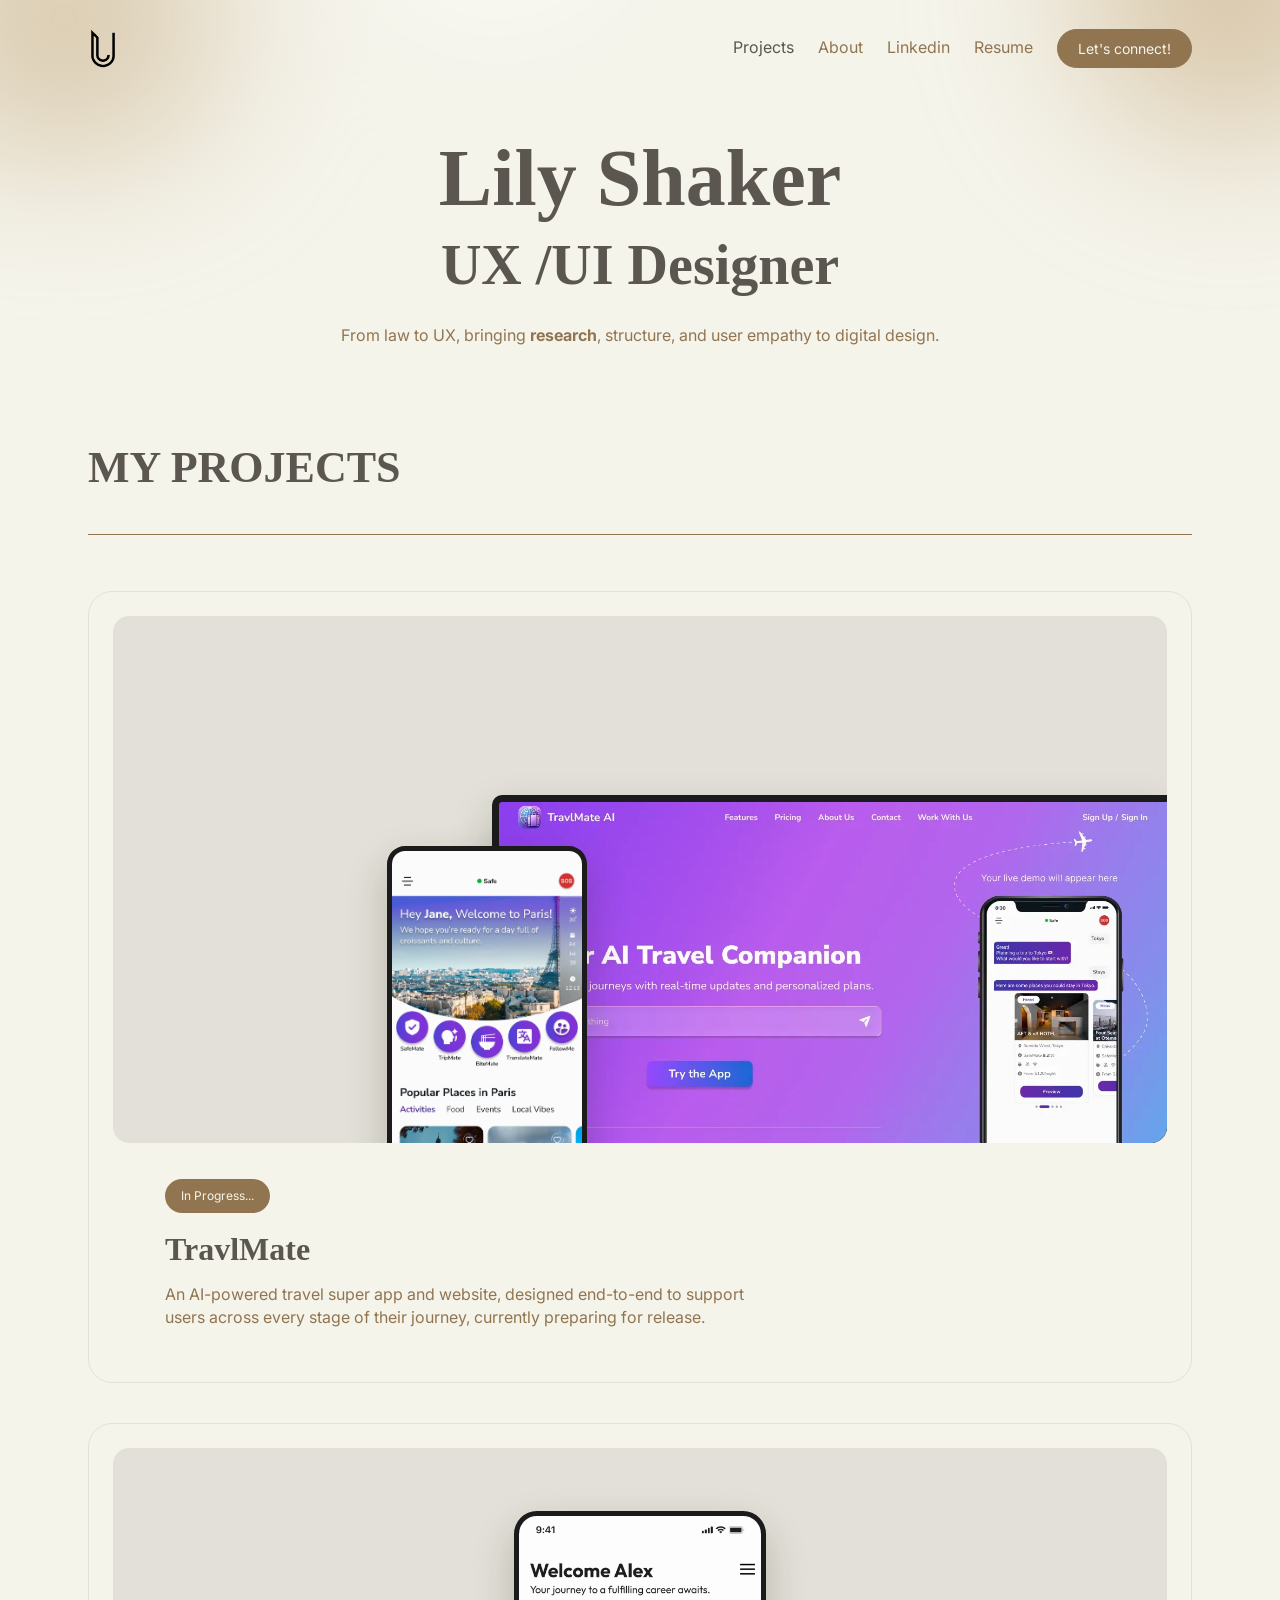
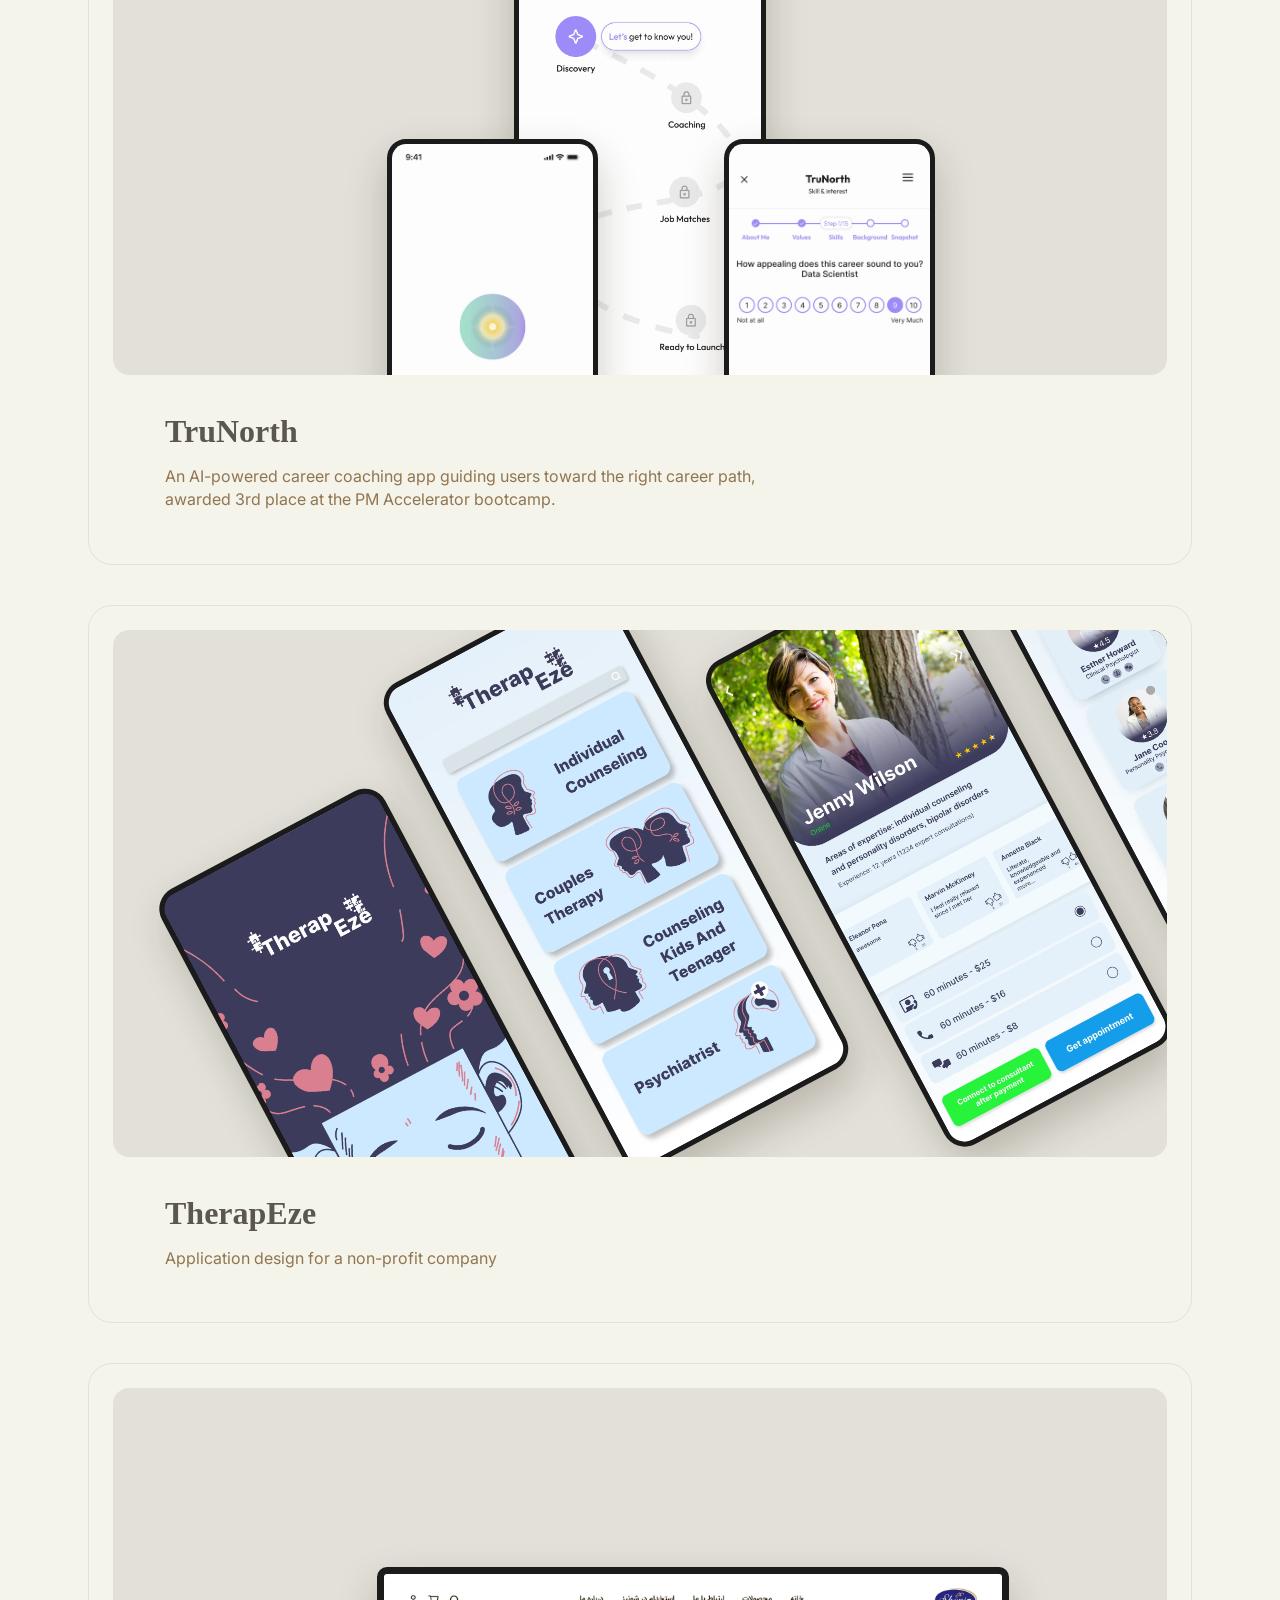
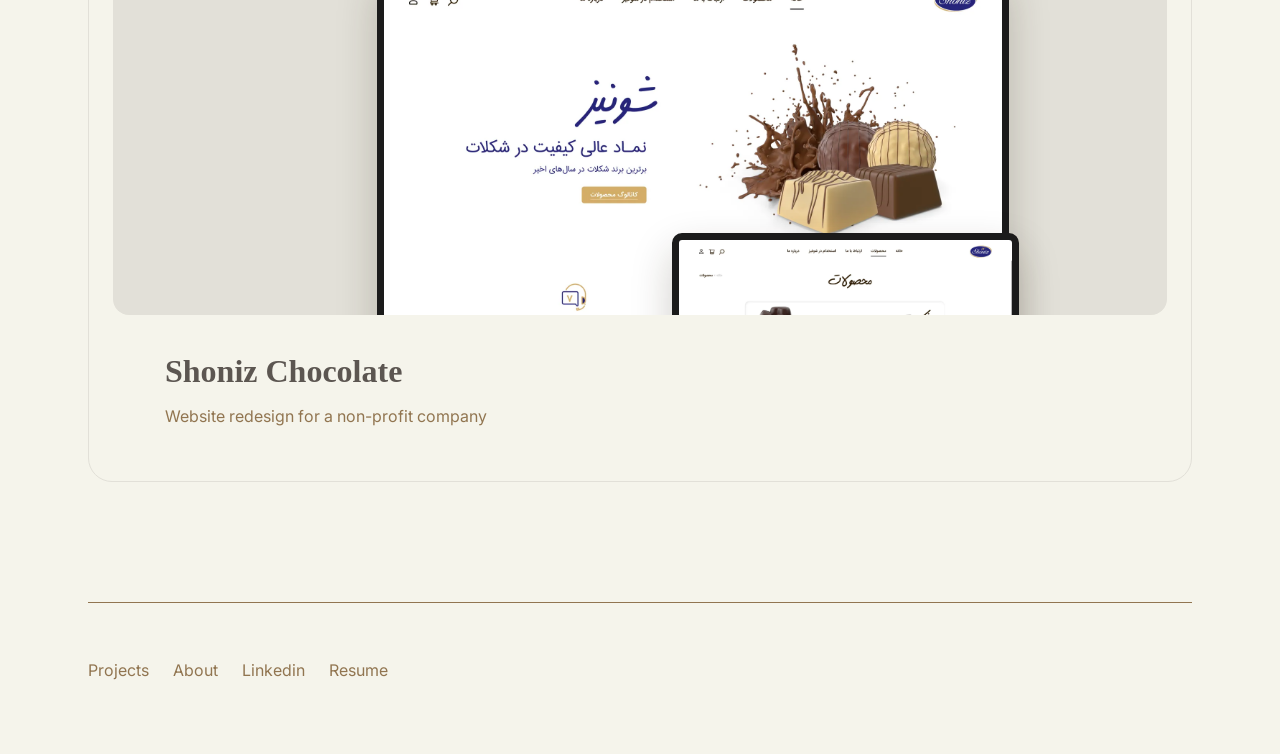
==== commit 80e4290d: "Restore the original day-one portfolio Returns every page, style and script to the first version bui" ====
--- a/index.html
+++ b/index.html
@@ -4,12 +4,11 @@
 <meta charset="utf-8">
 <meta name="viewport" content="width=device-width, initial-scale=1, viewport-fit=cover">
 <title>lily shaker&#x27;s Portfolio</title>
-<meta name="description" content="Lily Shaker is a UX/UI designer working on AI-powered products: TravlMate, an AI travel app in development, and TruNorth, an AI career-coaching MVP ranked 3rd at the PM Accelerator bootcamp. Background in law.">
+<meta name="description" content="lily shaker — UX /UI designer. It&#x27;s a lawyer&#x27;s journey into UX Design.">
 <meta property="og:title" content="lily shaker&#x27;s Portfolio">
-<meta property="og:description" content="Lily Shaker is a UX/UI designer working on AI-powered products: TravlMate, an AI travel app in development, and TruNorth, an AI career-coaching MVP ranked 3rd at the PM Accelerator bootcamp. Background in law.">
+<meta property="og:description" content="lily shaker — UX /UI designer. It&#x27;s a lawyer&#x27;s journey into UX Design.">
 <meta property="og:type" content="website">
 <meta name="theme-color" content="#F5F4EB">
-<script type="application/ld+json">{"@context": "https://schema.org", "@type": "Person", "name": "Lily Shaker", "jobTitle": "UX/UI Designer", "url": "https://www.lilyshaker.com/", "sameAs": ["https://www.linkedin.com/in/lilyshaker"]}</script>
 <link rel="icon" href="assets/img/photo_2025-04-30_170219-removebg-preview-c342f74a-4d41-411a-.webp">
 <link rel="preconnect" href="https://fonts.googleapis.com">
 <link rel="preconnect" href="https://fonts.gstatic.com" crossorigin>
@@ -37,49 +36,30 @@
   <div class="blobs" aria-hidden="true"><span class="blob b1"></span><span class="blob b2"></span><span class="blob b3"></span></div>
   <div class="wrap">
     <h1>Lily Shaker</h1>
-    <h2>UX/UI Designer for AI-powered products</h2>
-    <p class="hero-lead">I design AI products for mobile and web: TravlMate, an AI travel companion in development, and TruNorth, an AI career-coaching MVP that ranked 3rd at the PM Accelerator bootcamp.</p>
+    <h2>UX /UI Designer</h2>
     <p>From law to UX, bringing <strong>research</strong>, structure, and user empathy to digital design.</p>
   </div>
 </section>
 <section class="wrap projects-head" id="projects">
-  <h2>AI PRODUCT WORK</h2>
+  <h2>MY PROJECTS</h2>
   <hr class="rule">
 </section>
 <section class="wrap projects">
 <a class="project reveal" href="travlmate.html">
   <div class="project-media"><div class="stage cover-travl"><div class="dev laptop "><img src="assets/img/OlF6wN3fU4bJQBcx.webp" alt="" decoding="async"></div><div class="dev phone "><img src="assets/img/gXBfuOqrWe0K6Or7.webp" alt="" decoding="async"></div></div></div>
-  <div class="project-info"><span class="label">In Progress...</span><br><h3>TravlMate</h3><p>An AI-powered travel super app and website, designed end-to-end to support users across every stage of their journey, currently preparing for release.</p><ul class="meta-row"><li>UX/UI Designer</li><li>Jun 2025 – present</li><li>Mobile app + website</li></ul></div>
+  <div class="project-info"><span class="label">In Progress...</span><br><h3>TravlMate</h3><p>An AI-powered travel super app and website, designed end-to-end to support users across every stage of their journey, currently preparing for release.</p></div>
 </a>
 <a class="project reveal" href="trunorth.html">
   <div class="project-media"><div class="stage cover-tru"><div class="dev phone p1"><img src="assets/img/hnaT6kaB8aw0akFs.webp" alt="" decoding="async"></div><div class="dev phone p2"><img src="assets/img/ERBwvd66oT0bqpqB.webp" alt="" decoding="async"></div><div class="dev phone p3"><img src="assets/img/sfqH9v7z5bzDKt9k.webp" alt="" decoding="async"></div></div></div>
-  <div class="project-info"><h3>TruNorth</h3><p>An AI-powered career coaching app guiding users toward the right career path, awarded 3rd place at the PM Accelerator bootcamp.</p><ul class="meta-row"><li>UX/UI Designer</li><li>8-week MVP, 2025</li><li>Ranked 3rd</li></ul></div>
+  <div class="project-info"><h3>TruNorth</h3><p>An AI-powered career coaching app guiding users toward the right career path, awarded 3rd place at the PM Accelerator bootcamp.</p></div>
 </a>
-</section>
-<section class="wrap ai-section" id="designing-for-ai">
-  <div class="section-intro">
-    <h2>Designing for AI</h2>
-    <p>Patterns from my AI projects, with what I did on each. Shared work is marked as shared.</p>
-  </div>
-  <div class="patterns"><article class="pattern reveal"><h3>Conversation as the main interface</h3><p>TravlMate’s TripPlanner keeps every planning action inside one guided AI chat. In TruNorth, the AI assistant frames discovery and guides the questionnaire.</p><p class="mine">My part: full design of TravlMate’s TranslateMate, including its AI chat screen; TruNorth’s AI chat screens, chat box structure and automatic chat responses.</p>
-<p class="pattern-links"><a href="travlmate.html">TravlMate case study →</a> · <a href="trunorth.html">TruNorth case study →</a></p></article><article class="pattern reveal"><h3>Guiding complex decisions</h3><p>TruNorth turns a vague “I’m stuck” into a small set of testable career directions and next steps.</p><p class="mine">My part: a competitive analysis of seven AI and coaching products (including Duolingo and Answer.ai) that shaped question pacing and micro-steps; the questionnaire screens.</p>
-<p class="pattern-links"><a href="trunorth.html">TruNorth case study →</a></p></article><article class="pattern reveal"><h3>Human-in-the-loop review</h3><p>An admin tool where people read full AI–user conversations and edit AI-generated summaries, user tags and notes.</p><p class="mine">My part: UI for the admin login and main dashboard, built on a structure from the PM team.</p>
-<p class="pattern-links"><a href="trunorth.html">TruNorth case study →</a></p></article><article class="pattern reveal"><h3>Making the AI present from the start</h3><p>I proposed an AI onboarding overlay that guides people through the first screens and hands over to the chat. It was cut from the MVP because of the timeline and kept as future work.</p><p class="mine">My part: the concept and proposal.</p>
-<p class="pattern-links"><a href="trunorth.html">TruNorth case study →</a></p></article><article class="pattern reveal"><h3>Help when it matters</h3><p>Safety features for travellers: SafeBite for emergency and support guidance, SafeMate and SOS for getting help quickly.</p><p class="mine">My part: SafeBite’s initial chat concept; UX flow and interaction feedback on SafeMate and SOS. A teammate did the visual design.</p>
-<p class="pattern-links"><a href="travlmate.html">TravlMate case study →</a></p></article></div>
-</section>
-<section class="wrap projects-head">
-  <h2>EARLIER WORK</h2>
-  <hr class="rule">
-</section>
-<section class="wrap projects projects--earlier">
-<a class="project project--small reveal" href="therapeze.html">
+<a class="project reveal" href="therapeze.html">
   <div class="project-media"><div class="stage cover-thera"><div class="strip"><div class="dev phone "><img src="assets/img/IT1Hn8DgWhaaQG6m.webp" alt="" decoding="async"></div><div class="dev phone "><img src="assets/img/Ixyg4me4BeUy4nxQ.webp" alt="" decoding="async"></div><div class="dev phone "><img src="assets/img/DiPWnJ2M68FTaiz3.webp" alt="" decoding="async"></div><div class="dev phone "><img src="assets/img/sW0fHAeTUDchHAQA.webp" alt="" decoding="async"></div></div></div></div>
-  <div class="project-info"><h3>TherapEze</h3><p>Application design for a non-profit company</p><ul class="meta-row"><li>Mobile app</li><li>2022</li></ul></div>
+  <div class="project-info"><h3>TherapEze</h3><p>Application design for a non-profit company</p></div>
 </a>
-<a class="project project--small reveal" href="shoniz-chocolate.html">
+<a class="project reveal" href="shoniz-chocolate.html">
   <div class="project-media"><div class="stage cover-shoniz"><div class="dev laptop "><img src="assets/img/Nlg3ZtjeKd0Pe88k.webp" alt="" decoding="async"></div><div class="dev laptop small"><img src="assets/img/4vcfn3ZzNP2vmFBi.webp" alt="" decoding="async"></div></div></div>
-  <div class="project-info"><h3>Shoniz Chocolate</h3><p>Website redesign for a non-profit company</p><ul class="meta-row"><li>Website redesign</li><li>2022</li></ul></div>
+  <div class="project-info"><h3>Shoniz Chocolate</h3><p>Website redesign for a non-profit company</p></div>
 </a>
 </section>
 </main>
--- a/assets/css/style.css
+++ b/assets/css/style.css
@@ -407,52 +407,3 @@
 .align-center li > p { display: inline; }
 figure.media { margin: 0; } .caption { font-size: 14px; margin-top: 12px; }
 .actions { display: flex; gap: 12px; flex-wrap: wrap; margin-top: 24px; } .align-center .actions { justify-content: center; }
-
-/* ---------- Positioning additions ---------- */
-.hero-lead { color: var(--ink); font-size: 18px; margin-bottom: 12px !important; }
-.home-hero h2 { text-wrap: balance; }
-.meta-row { list-style: none; padding: 0; margin: 16px 0 0; display: flex; flex-wrap: wrap; gap: 8px; }
-.meta-row li { margin: 0; font-size: 13px; line-height: 1.4; border: 1px solid var(--card); border-radius: 999px; padding: 4px 12px; color: var(--ink); }
-.projects--earlier { grid-template-columns: repeat(2, minmax(0, 1fr)); gap: 32px; }
-.project--small .project-media { aspect-ratio: 4 / 3; }
-.project--small .project-info { padding: 24px 8px 8px; }
-.project--small h3 { font-size: 25.6px; }
-@media (max-width: 767px) { .projects--earlier { grid-template-columns: 1fr; } }
-
-.ai-section { padding-block: 24px 72px; }
-.section-intro { max-width: 720px; margin-bottom: 32px; }
-.section-intro h2 { margin-bottom: 8px; }
-.patterns { display: grid; grid-template-columns: repeat(auto-fit, minmax(min(100%, 300px), 1fr)); gap: 20px; }
-.pattern { background: var(--card); border-radius: 16px; padding: 24px; display: flex; flex-direction: column; }
-.pattern h3 { font-size: 24px; margin-bottom: 10px; }
-.pattern p { font-size: 15px; margin-bottom: 12px; }
-.pattern .mine { color: var(--ink); }
-.pattern-links { margin-top: auto !important; margin-bottom: 0 !important; }
-.pattern-links a { color: var(--ink); font-weight: 700; text-decoration: none; }
-.pattern-links a:hover { text-decoration: underline; text-underline-offset: 3px; }
-
-.glance { --pt: 20px; --pb: 40px; }
-.glance .wrap > * { max-width: 100%; }
-.glance h2 { font-size: 36px; margin-bottom: 20px; }
-.glance-facts { display: grid; grid-template-columns: repeat(auto-fit, minmax(min(100%, 220px), 1fr)); gap: 16px 24px; margin: 0 0 32px; padding: 24px; border: 1px solid var(--card); border-radius: 16px; }
-.glance-facts dt { font: 600 18px/1.3 var(--serif); color: var(--ink); margin-bottom: 4px; }
-.glance-facts dd { margin: 0; font-size: 15px; }
-.glance-cols { display: grid; grid-template-columns: repeat(2, minmax(0, 1fr)); gap: 32px; }
-.glance-cols h3 { font-size: 24px; margin-bottom: 12px; }
-.glance-cols li { font-size: 15px; }
-.glance-note { font-size: 14px; margin-top: 20px; color: var(--ink); }
-@media (max-width: 767px) { .glance-cols { grid-template-columns: 1fr; gap: 16px; } }
-
-.about-title { font-size: 32px; line-height: 1.25; margin-bottom: 20px; }
-.about-text .actions { display: flex; gap: 12px; flex-wrap: wrap; }
-.facts-grid { display: grid; grid-template-columns: repeat(auto-fit, minmax(min(100%, 300px), 1fr)); gap: 32px; margin-top: 64px; padding-top: 40px; border-top: 1px solid var(--line); }
-.facts-col h2 { font-size: 24px; margin-bottom: 16px; }
-.facts { list-style: none; padding: 0; margin: 0; display: grid; gap: 14px; }
-.facts li { margin: 0; display: grid; gap: 2px; font-size: 15px; }
-.f-what { color: var(--ink); font-weight: 700; }
-.f-when { font-variant-numeric: tabular-nums; font-size: 14px; }
-.f-note { font-size: 14px; }
-.on-dark .rich, .on-dark .rich h1, .on-dark .rich h2, .on-dark .rich h3, .on-dark .rich h4, .on-dark .rich p, .on-dark .rich [class^="pc"] { color: var(--bg); }
-.rich a.btn { color: var(--on-accent); text-decoration: none; }
-.rich a.btn--outline { color: var(--text); }
-.rich a.btn--outline:hover { color: var(--ink); }
